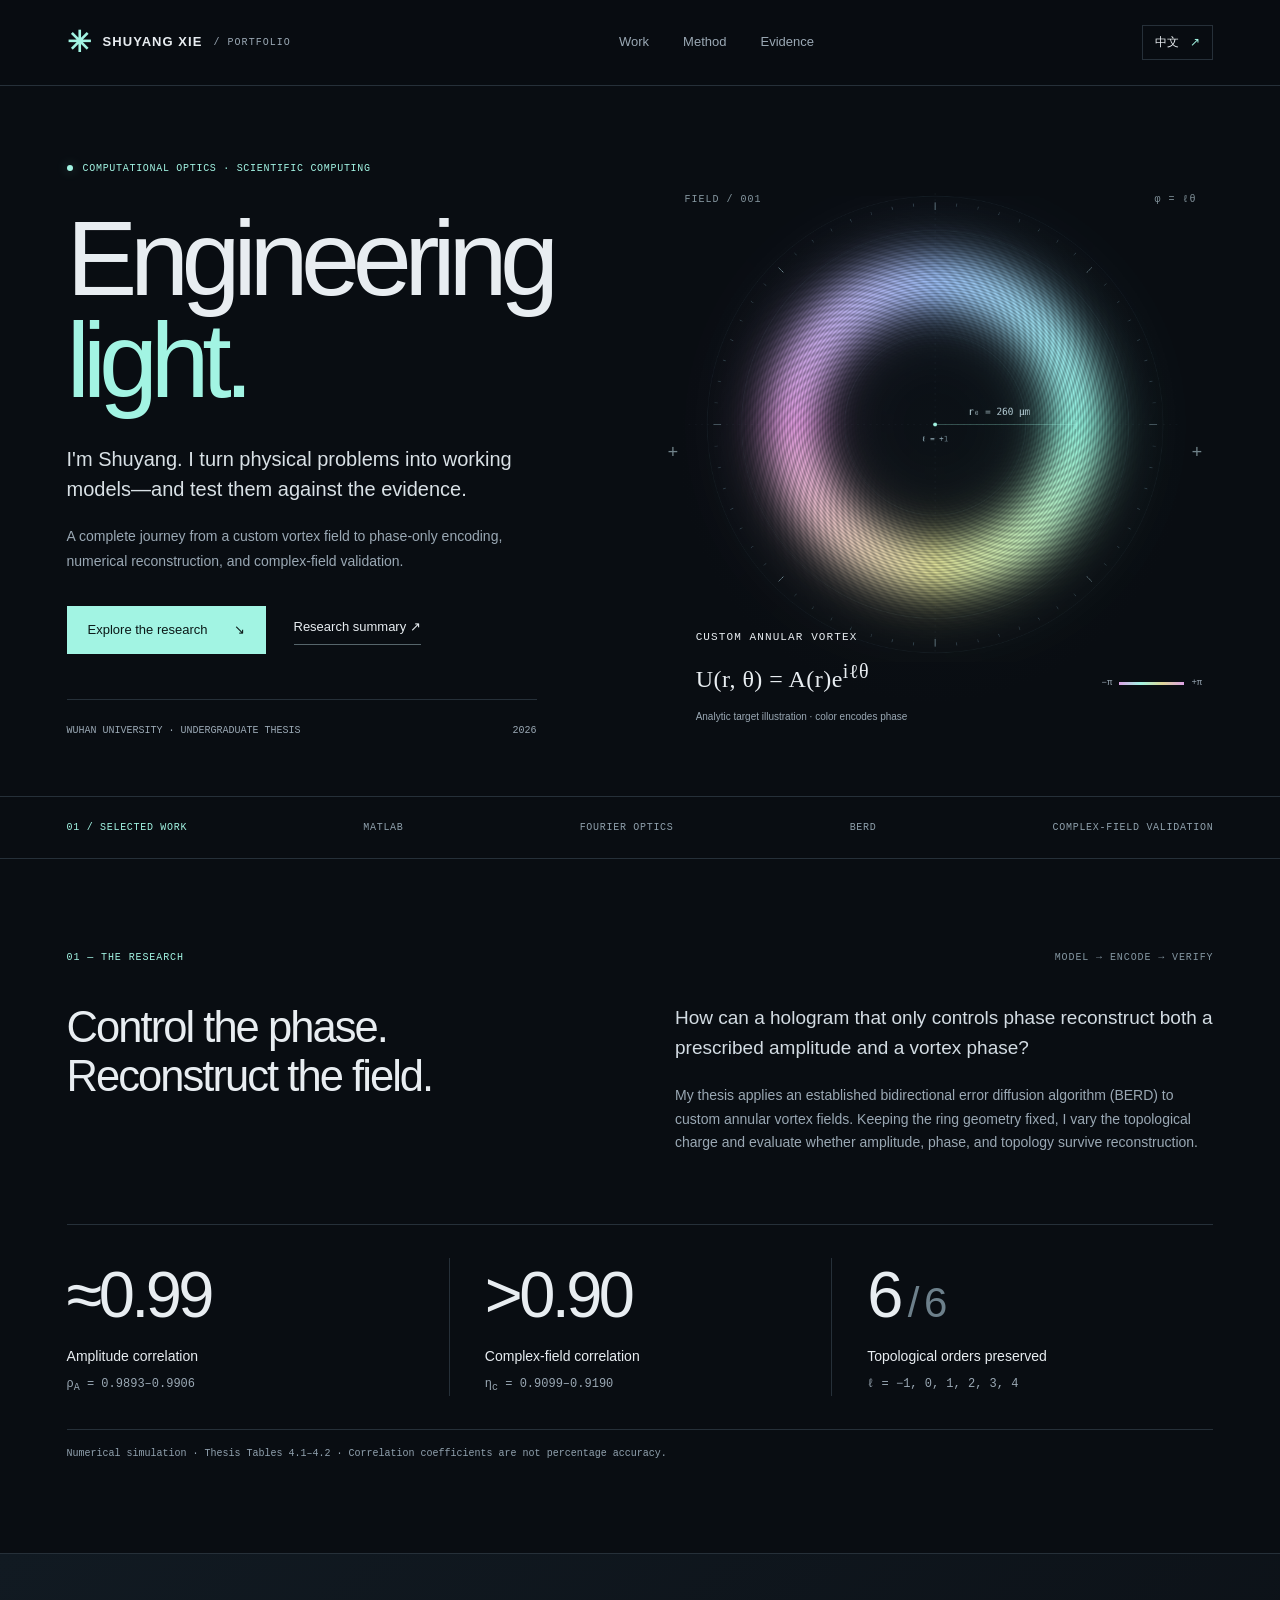
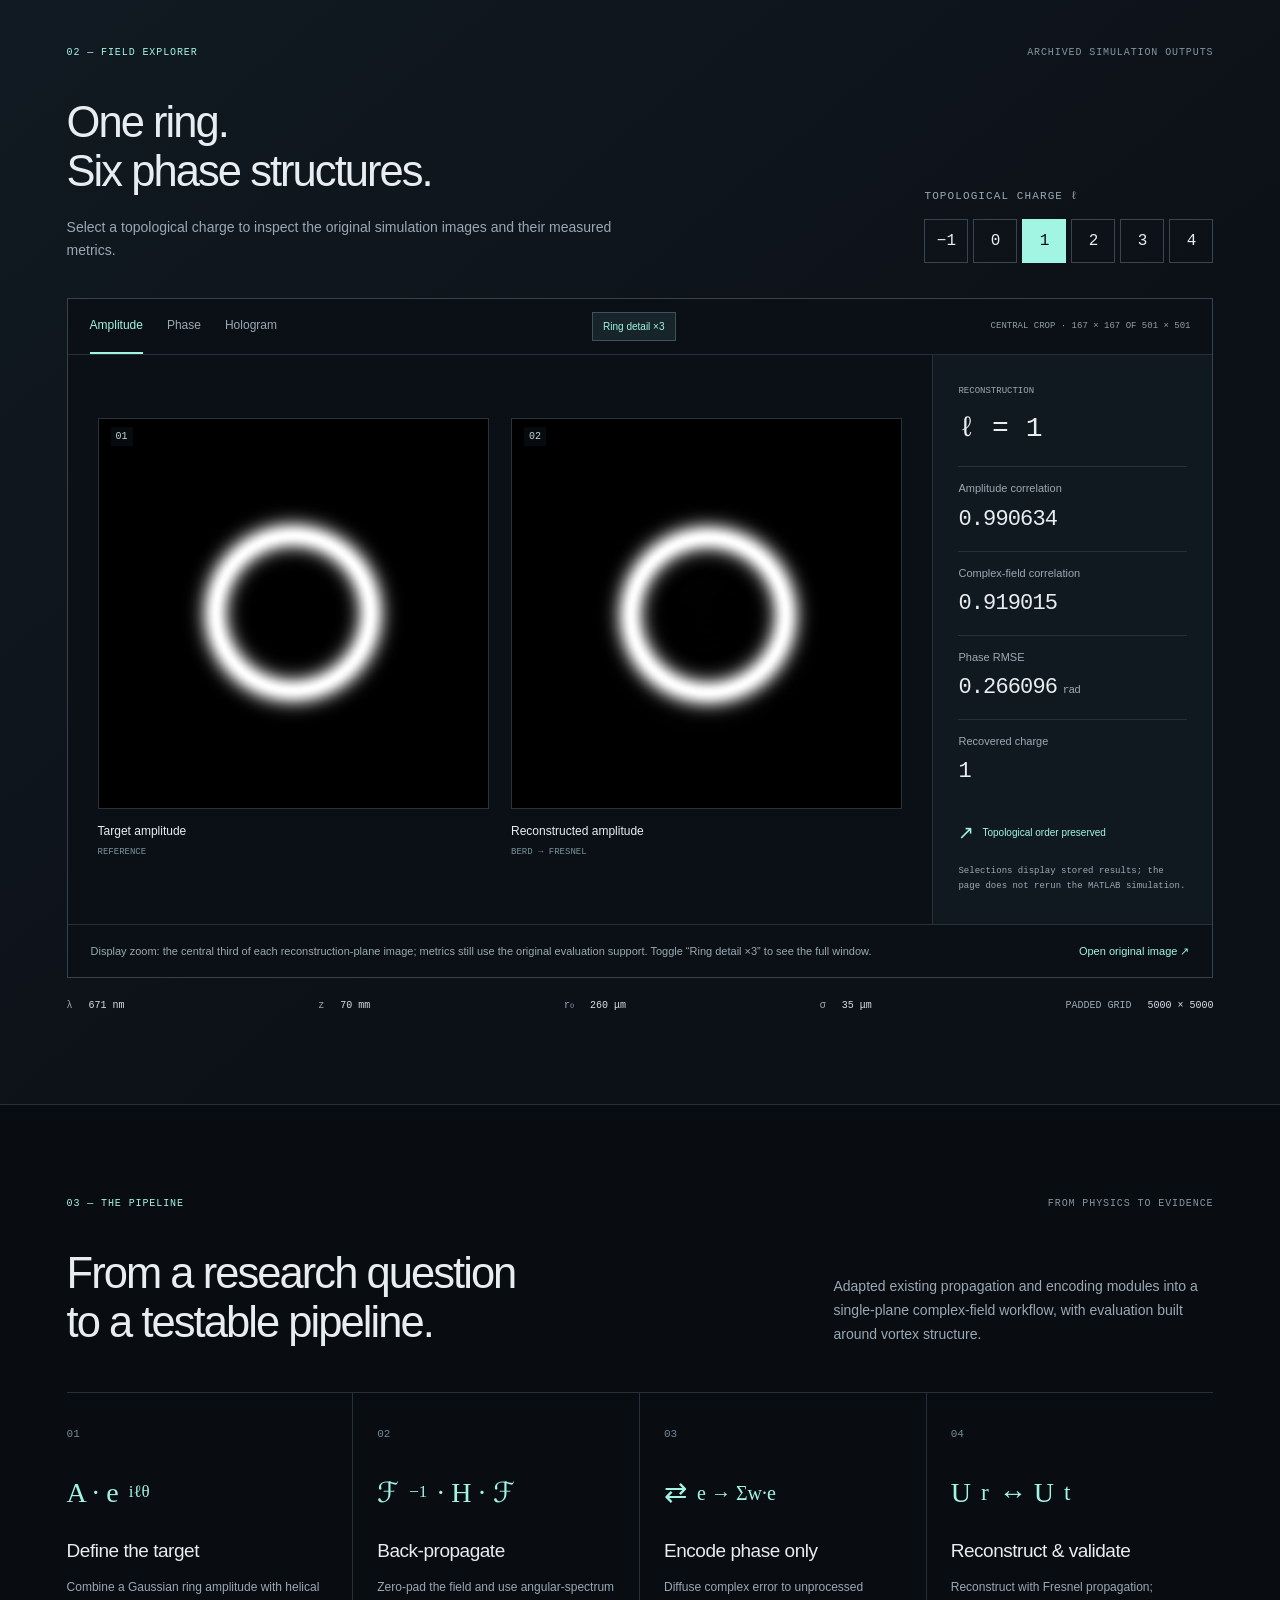
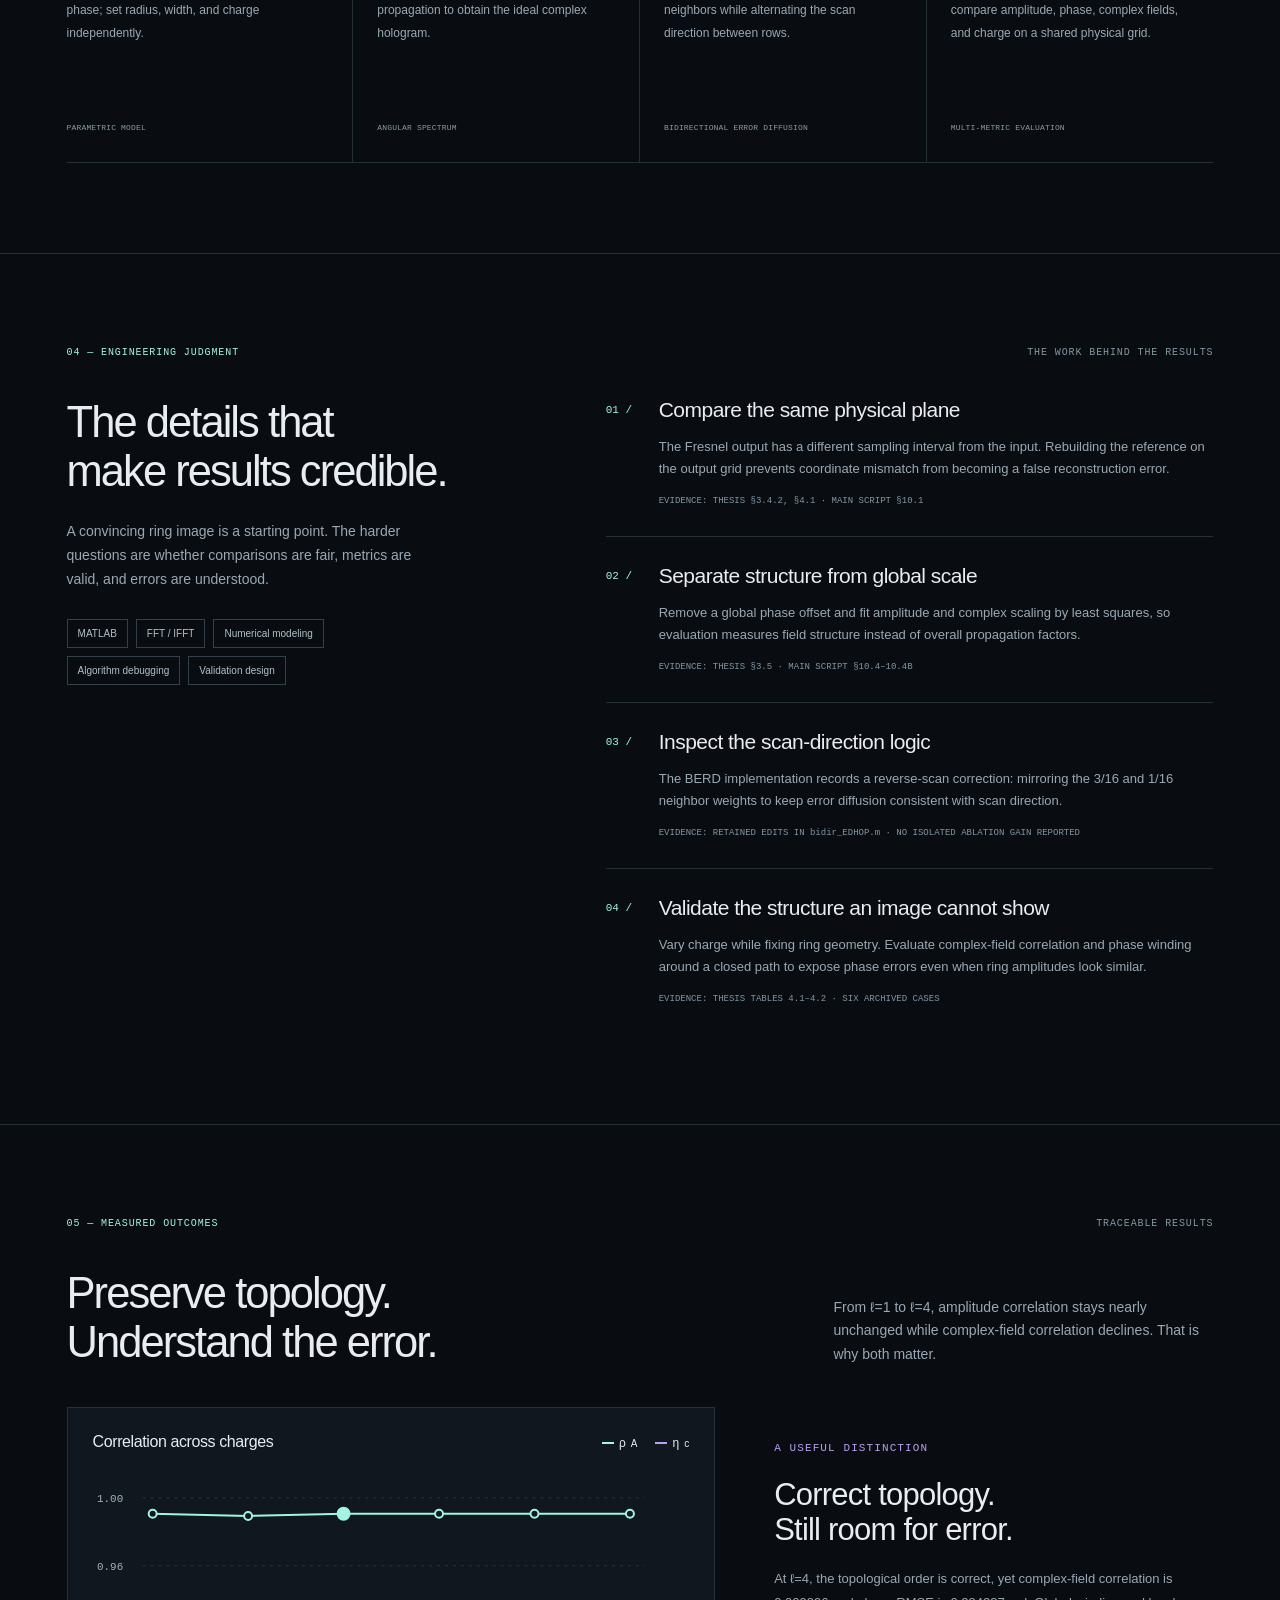
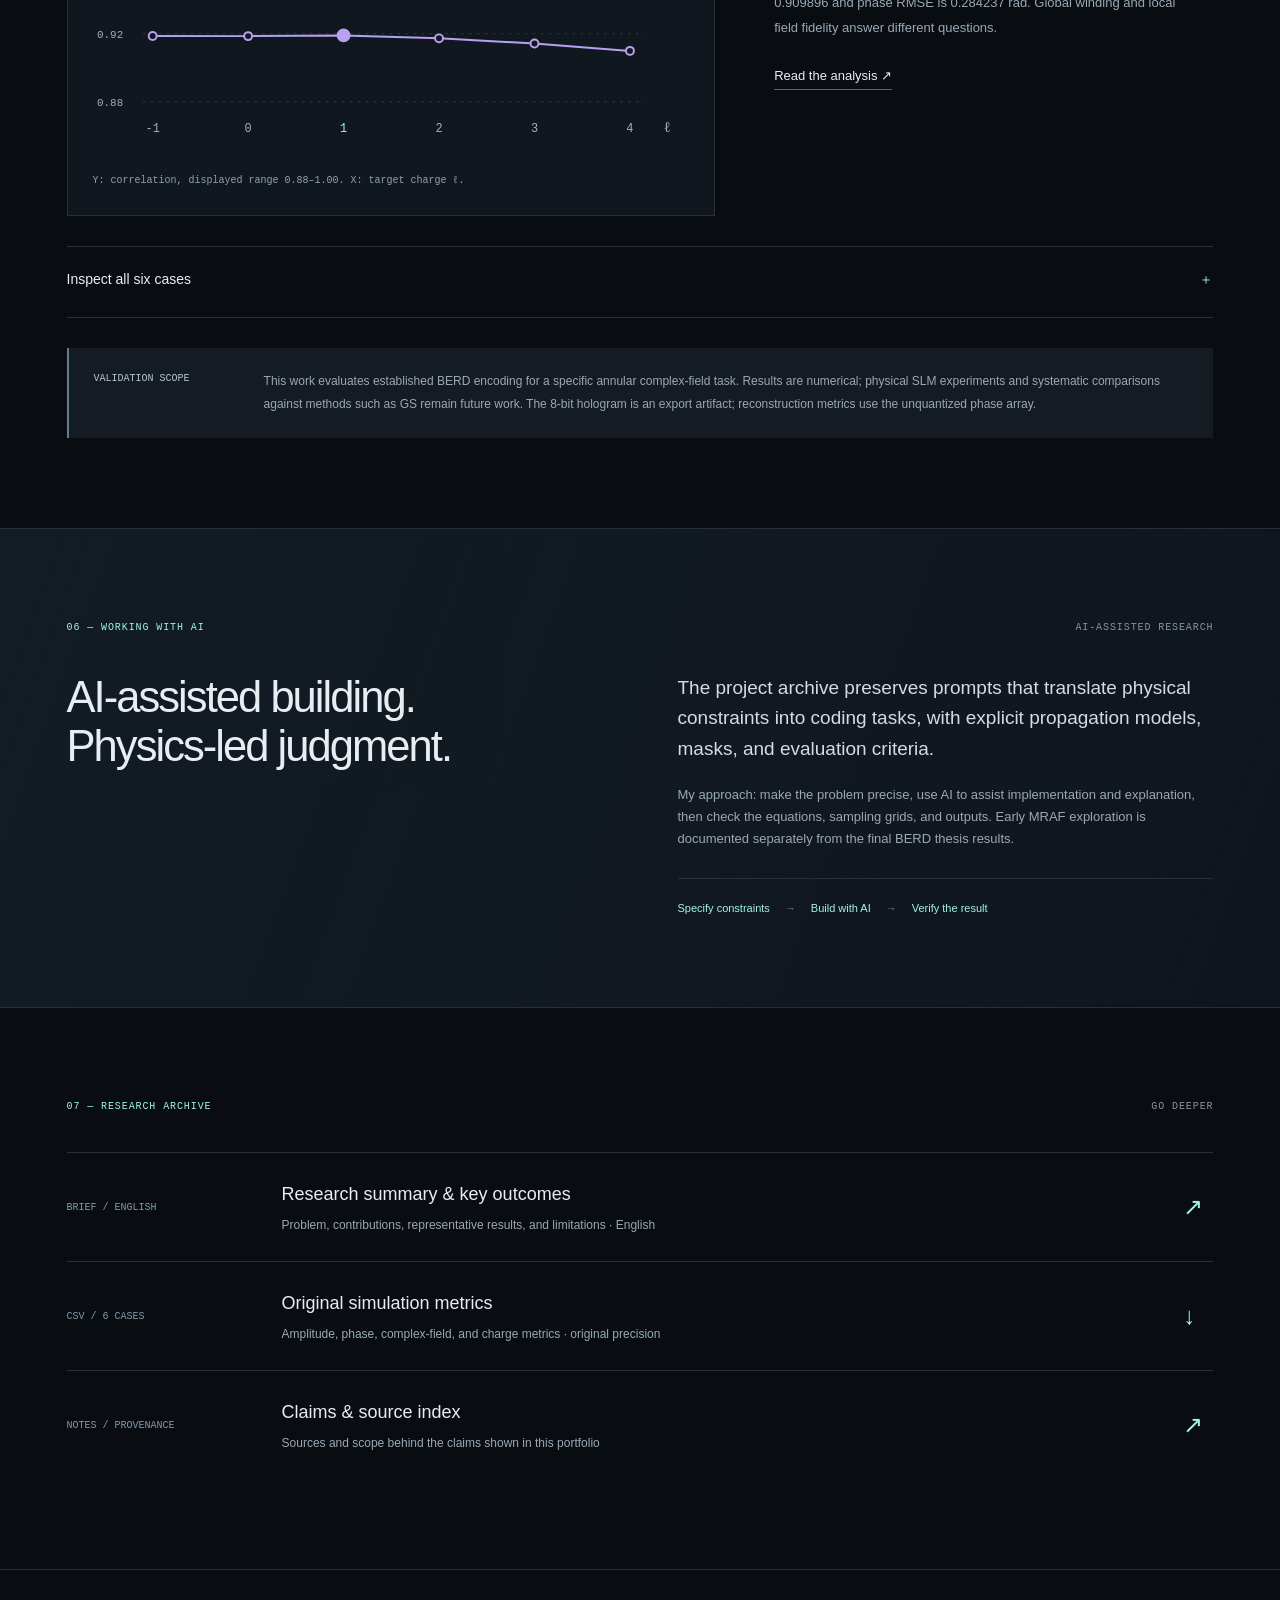
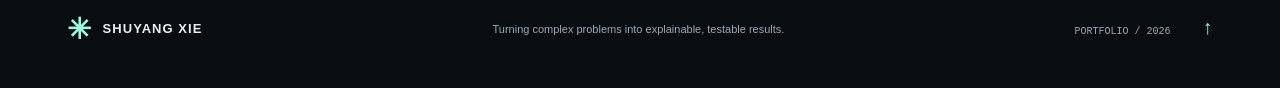
==== index.html @ 2173fcea "Publish computational optics portfolio" ====
<!DOCTYPE html>
<html lang="en">
<head>
  <meta charset="UTF-8"><meta name="viewport" content="width=device-width, initial-scale=1">
  <meta name="description" content="Shuyang Xie — computational optics portfolio. From complex-field modeling to phase-only holography and quantitative validation.">
  <meta name="theme-color" content="#090d12"><title>Shuyang Xie · Engineering Light</title>
  <link rel="stylesheet" href="style.css"><script src="app.js" defer></script>
</head>
<body>
<a class="skip" href="#main">Skip to content</a>
<header><a class="brand" href="#"><span class="brand-symbol" aria-hidden="true">✳</span> SHUYANG XIE<span class="brand-sub"> / PORTFOLIO</span></a><nav aria-label="Main navigation"><a href="#work" data-zh="研究项目">Work</a><a href="#method" data-zh="技术路径">Method</a><a href="#evidence" data-zh="成果证据">Evidence</a></nav><button id="language" class="language" aria-label="Switch to Chinese">中文 <span>↗</span></button></header>
<main id="main">
<section class="hero" aria-labelledby="hero-title">
  <div class="hero-copy"><div class="eyebrow"><i></i><span data-zh="计算光学 · 科学计算 · 工程验证">COMPUTATIONAL OPTICS · SCIENTIFIC COMPUTING</span></div>
  <h1 id="hero-title"><span data-zh="让光场">Engineering</span><br><span class="accent" data-zh="如期重现。">light.</span></h1>
  <p class="hero-intro" data-zh="我是解书扬。我把物理问题转化为可运行的模型，再用数据验证它。">I'm Shuyang. I turn physical problems into working models—and test them against the evidence.</p>
  <p class="hero-detail" data-zh="从一个定制涡旋光场出发，建立纯相位编码、数值重建与复振幅评价的完整流程。">A complete journey from a custom vortex field to phase-only encoding, numerical reconstruction, and complex-field validation.</p>
  <div class="hero-actions"><a class="button primary" href="#work"><span data-zh="探索这项研究">Explore the research</span><span>↘</span></a><a class="text-link" href="research-summary.html" target="_blank" rel="noopener"><span data-zh="研究摘要">Research summary</span> ↗</a></div>
  <div class="hero-meta"><span data-zh="武汉大学 · 本科毕业论文">WUHAN UNIVERSITY · UNDERGRADUATE THESIS</span><span>2026</span></div></div>
  <div class="hero-art"><canvas id="vortex" width="900" height="900" aria-label="Illustrative phase-colored Gaussian ring target, not an experimental measurement"></canvas><div class="art-top"><span>FIELD / 001</span><span>φ = ℓθ</span></div><div class="art-cross cross-one">+</div><div class="art-cross cross-two">+</div><div class="art-label"><span class="tiny" data-zh="定制环形涡旋光场">CUSTOM ANNULAR VORTEX</span><strong>U(r, θ) = A(r)e<sup>iℓθ</sup></strong><span data-zh="解析目标场示意 · 颜色表示相位">Analytic target illustration · color encodes phase</span></div><div class="art-scale">−π <span></span> +π</div></div>
</section>
<div class="discipline-strip"><span>01 / SELECTED WORK</span><span>MATLAB</span><span>FOURIER OPTICS</span><span>BERD</span><span data-zh="复场验证">COMPLEX-FIELD VALIDATION</span></div>

<section id="work" class="section">
  <div class="section-kicker"><span>01 — THE RESEARCH</span><span data-zh="建模 → 编码 → 验证">MODEL → ENCODE → VERIFY</span></div>
  <div class="intro-grid"><h2 data-zh="只控制相位。<br>重建完整光场。">Control the phase.<br>Reconstruct the field.</h2><div><p class="lead" data-zh="如何让只能调制相位的全息图，重建指定的振幅分布与涡旋相位？">How can a hologram that only controls phase reconstruct both a prescribed amplitude and a vortex phase?</p><p data-zh="我的毕业论文将已有的双向误差扩散算法（BERD）应用于定制环形涡旋光场。在固定光环形状的条件下，改变拓扑荷，考察振幅、相位和拓扑结构是否同时保持。">My thesis applies an established bidirectional error diffusion algorithm (BERD) to custom annular vortex fields. Keeping the ring geometry fixed, I vary the topological charge and evaluate whether amplitude, phase, and topology survive reconstruction.</p></div></div>
  <div class="metrics"><div><span class="metric-number">≈0.99</span><span data-zh="振幅相关系数">Amplitude correlation</span><small>ρ<sub>A</sub> = 0.9893–0.9906</small></div><div><span class="metric-number">&gt;0.90</span><span data-zh="复振幅相关性">Complex-field correlation</span><small>η<sub>c</sub> = 0.9099–0.9190</small></div><div><span class="metric-number">6<span class="dim"> / 6</span></span><span data-zh="拓扑阶数全部保持">Topological orders preserved</span><small>ℓ = −1, 0, 1, 2, 3, 4</small></div></div>
  <p class="source-note" data-zh="数值仿真结果 · 论文表 4.1–4.2 · 相关系数不等同于百分比准确率。">Numerical simulation · Thesis Tables 4.1–4.2 · Correlation coefficients are not percentage accuracy.</p>
</section>

<section class="section lab-section" id="lab">
  <div class="section-kicker"><span>02 — FIELD EXPLORER</span><span class="live-dot" data-zh="真实归档仿真输出">ARCHIVED SIMULATION OUTPUTS</span></div>
  <div class="section-heading"><div><h2 data-zh="同一个光环。<br>六种相位结构。">One ring.<br>Six phase structures.</h2><p data-zh="切换拓扑荷，查看原始仿真图和对应的定量结果。">Select a topological charge to inspect the original simulation images and their measured metrics.</p></div><div class="charge-controls"><span class="tiny" data-zh="拓扑荷 ℓ">TOPOLOGICAL CHARGE ℓ</span><div class="charge-buttons" role="group" aria-label="Topological charge"><button data-charge="-1" aria-pressed="false">−1</button><button data-charge="0" aria-pressed="false">0</button><button data-charge="1" aria-pressed="true" class="active">1</button><button data-charge="2" aria-pressed="false">2</button><button data-charge="3" aria-pressed="false">3</button><button data-charge="4" aria-pressed="false">4</button></div></div></div>
  <div class="lab"><div class="lab-toolbar"><div class="tabs" role="group" aria-label="Field view"><button data-view="amplitude" class="active" aria-pressed="true" data-zh="振幅">Amplitude</button><button data-view="phase" aria-pressed="false" data-zh="相位">Phase</button><button data-view="hologram" aria-pressed="false" data-zh="全息图">Hologram</button></div><button id="zoom" aria-pressed="true">Ring detail ×3</button><span id="view-scale">CENTRAL CROP · 167 × 167 OF 501 × 501</span></div>
  <div class="lab-body"><div class="field-pair"><figure><div class="image-stage"><img id="target-image" src="target_amplitude_eval_grid.png" alt="Target amplitude on the evaluation grid"><span class="image-corner">01</span></div><figcaption><span id="target-label">Target amplitude</span><small id="target-sub">REFERENCE</small></figcaption></figure><figure><div class="image-stage"><img id="result-image" src="recon_amplitude_l1.png" alt="Reconstructed amplitude for topological charge 1"><span class="image-corner">02</span></div><figcaption><span id="result-label">Reconstructed amplitude</span><small id="result-sub">BERD → FRESNEL</small></figcaption></figure></div><aside class="lab-readout" aria-live="polite"><div class="readout-title"><span data-zh="重建结果">RECONSTRUCTION</span><strong>ℓ = <span id="charge-value">1</span></strong></div><dl><div><dt data-zh="振幅相关系数">Amplitude correlation</dt><dd id="metric-rho">0.990634</dd></div><div><dt data-zh="复振幅相关性">Complex-field correlation</dt><dd id="metric-eta">0.919015</dd></div><div><dt data-zh="相位 RMSE">Phase RMSE</dt><dd><span id="metric-phase">0.266096</span><small> rad</small></dd></div><div><dt data-zh="重建拓扑荷">Recovered charge</dt><dd id="metric-charge">1</dd></div></dl><div class="match"><span>↗</span><span data-zh="拓扑阶数保持">Topological order preserved</span></div><p class="readout-foot" data-zh="切换展示已有计算结果；网页不重新运行 MATLAB 仿真。">Selections display stored results; the page does not rerun the MATLAB simulation.</p></aside></div>
  <div class="lab-foot"><p id="view-note"></p><a id="raw-image" href="recon_amplitude_l1.png" target="_blank" rel="noopener"><span data-zh="打开原始图像">Open original image</span> ↗</a></div></div>
  <div class="parameter-row"><span>λ <b>671 nm</b></span><span>z <b>70 mm</b></span><span>r₀ <b>260 μm</b></span><span>σ <b>35 μm</b></span><span data-zh="计算画布 <b>5000 × 5000</b>">PADDED GRID <b>5000 × 5000</b></span></div>
</section>

<section class="section" id="method"><div class="section-kicker"><span>03 — THE PIPELINE</span><span data-zh="从物理描述到数值证据">FROM PHYSICS TO EVIDENCE</span></div><div class="section-heading"><h2 data-zh="把研究问题，<br>变成可验证的流程。">From a research question<br>to a testable pipeline.</h2><p class="method-side" data-zh="将已有传播与编码模块改造成单平面复场流程，并围绕涡旋结构建立评价。">Adapted existing propagation and encoding modules into a single-plane complex-field workflow, with evaluation built around vortex structure.</p></div>
  <div class="pipeline"><article><span class="step-number">01</span><div class="step-glyph">A · e<sup>iℓθ</sup></div><h3 data-zh="定义目标场">Define the target</h3><p data-zh="高斯环振幅叠加螺旋相位，分别设置环半径、环宽与拓扑荷。">Combine a Gaussian ring amplitude with helical phase; set radius, width, and charge independently.</p><span class="step-tag">PARAMETRIC MODEL</span></article><article><span class="step-number">02</span><div class="step-glyph">ℱ<sup>−1</sup> · H · ℱ</div><h3 data-zh="反向传播">Back-propagate</h3><p data-zh="零填充后用角谱法回推，求得理想全息面复振幅。">Zero-pad the field and use angular-spectrum propagation to obtain the ideal complex hologram.</p><span class="step-tag">ANGULAR SPECTRUM</span></article><article><span class="step-number">03</span><div class="step-glyph">⇄ <span class="small-formula">e → Σw·e</span></div><h3 data-zh="纯相位编码">Encode phase only</h3><p data-zh="逐行蛇形扫描，把固定幅值约束产生的复数误差扩散至后续像素。">Diffuse complex error to unprocessed neighbors while alternating the scan direction between rows.</p><span class="step-tag">BIDIRECTIONAL ERROR DIFFUSION</span></article><article><span class="step-number">04</span><div class="step-glyph">U<sub>r</sub> ↔ U<sub>t</sub></div><h3 data-zh="重建与验证">Reconstruct & validate</h3><p data-zh="菲涅尔传播重建，在统一物理网格上评价振幅、相位、复振幅与拓扑荷。">Reconstruct with Fresnel propagation; compare amplitude, phase, complex fields, and charge on a shared physical grid.</p><span class="step-tag">MULTI-METRIC EVALUATION</span></article></div>
</section>

<section class="section engineering"><div class="section-kicker"><span>04 — ENGINEERING JUDGMENT</span><span data-zh="结果背后的技术能力">THE WORK BEHIND THE RESULTS</span></div><div class="engineering-grid"><div class="sticky-copy"><h2 data-zh="让结果可信，<br>需要处理细节。">The details that<br>make results credible.</h2><p data-zh="漂亮的光环只是起点。更关键的是：比较是否公平，指标是否正确，误差是否被解释。">A convincing ring image is a starting point. The harder questions are whether comparisons are fair, metrics are valid, and errors are understood.</p><div class="skill-tags"><span>MATLAB</span><span>FFT / IFFT</span><span data-zh="数值建模">Numerical modeling</span><span data-zh="算法调试">Algorithm debugging</span><span data-zh="验证设计">Validation design</span></div></div><div class="decisions"><article><span class="decision-no">01 /</span><div><h3 data-zh="比较同一个物理平面">Compare the same physical plane</h3><p data-zh="菲涅尔输出的采样间隔不同于输入网格。在输出网格上重新生成目标场，避免把坐标不一致误判为重建误差。">The Fresnel output has a different sampling interval from the input. Rebuilding the reference on the output grid prevents coordinate mismatch from becoming a false reconstruction error.</p><small data-zh="证据：论文 §3.4.2、§4.1；主脚本 §10.1">EVIDENCE: THESIS §3.4.2, §4.1 · MAIN SCRIPT §10.1</small></div></article><article><span class="decision-no">02 /</span><div><h3 data-zh="分离结构误差与整体尺度差异">Separate structure from global scale</h3><p data-zh="先移除全局常相位，再以最小二乘对齐振幅和复数尺度。指标因此聚焦光场结构，而不受传播公式整体系数干扰。">Remove a global phase offset and fit amplitude and complex scaling by least squares, so evaluation measures field structure instead of overall propagation factors.</p><small data-zh="证据：论文 §3.5；主脚本 §10.4–10.4B">EVIDENCE: THESIS §3.5 · MAIN SCRIPT §10.4–10.4B</small></div></article><article><span class="decision-no">03 /</span><div><h3 data-zh="检查算法的扫描方向">Inspect the scan-direction logic</h3><p data-zh="BERD 代码保留了反向扫描权重的修正：镜像调整 3/16 与 1/16 的分配，确保误差沿正确邻域传递。">The BERD implementation records a reverse-scan correction: mirroring the 3/16 and 1/16 neighbor weights to keep error diffusion consistent with scan direction.</p><small data-zh="证据：bidir_EDHOP.m 中保留的修改行；未记录独立消融增益">EVIDENCE: RETAINED EDITS IN bidir_EDHOP.m · NO ISOLATED ABLATION GAIN REPORTED</small></div></article><article><span class="decision-no">04 /</span><div><h3 data-zh="让验证覆盖看不见的结构">Validate the structure an image cannot show</h3><p data-zh="把拓扑荷作为唯一变化量，同时评估复场相关性和闭合路径相位绕转。即使光环看起来相似，也能识别高阶相位误差。">Vary charge while fixing ring geometry. Evaluate complex-field correlation and phase winding around a closed path to expose phase errors even when ring amplitudes look similar.</p><small data-zh="证据：论文表 4.1–4.2；六组归档结果">EVIDENCE: THESIS TABLES 4.1–4.2 · SIX ARCHIVED CASES</small></div></article></div></div></section>

<section class="section results" id="evidence"><div class="section-kicker"><span>05 — MEASURED OUTCOMES</span><span data-zh="可追溯的结果">TRACEABLE RESULTS</span></div><div class="section-heading"><h2 data-zh="保留拓扑。<br>理解误差。">Preserve topology.<br>Understand the error.</h2><p class="method-side" data-zh="从 ℓ=1 到 ℓ=4，振幅相关性基本不变，而复场相关性下降。这正是联合评价的价值。">From ℓ=1 to ℓ=4, amplitude correlation stays nearly unchanged while complex-field correlation declines. That is why both matter.</p></div>
<div class="results-grid"><div class="chart-box"><div class="chart-top"><h3 data-zh="随拓扑荷变化的相关性">Correlation across charges</h3><div class="legend"><span><i></i>ρ<sub>A</sub></span><span><i></i>η<sub>c</sub></span></div></div><svg id="correlation-chart" viewBox="0 0 600 290" role="img" aria-label="Amplitude correlation remains near 0.99 for six cases; complex-field correlation ranges from 0.9099 to 0.9190"></svg><p class="source-note" data-zh="纵轴：相关系数，显示范围 0.88–1.00；横轴：目标拓扑荷 ℓ。">Y: correlation, displayed range 0.88–1.00. X: target charge ℓ.</p></div><div class="result-insight"><span class="tiny">A USEFUL DISTINCTION</span><h3 data-zh="拓扑正确，<br>不代表局部无误差。">Correct topology.<br>Still room for error.</h3><p data-zh="ℓ=4 的拓扑阶数正确，但复场相关性为 0.909896，相位 RMSE 为 0.284237 rad。整体绕转保持与局部场保真度，是不同层面的判断。">At ℓ=4, the topological order is correct, yet complex-field correlation is 0.909896 and phase RMSE is 0.284237 rad. Global winding and local field fidelity answer different questions.</p><a href="research-summary.html" target="_blank" rel="noopener" class="text-link"><span data-zh="查看研究分析">Read the analysis</span> ↗</a></div></div>
<details class="data-details"><summary><span data-zh="查看六组完整指标">Inspect all six cases</span><span>＋</span></summary><div class="table-scroll"><table><caption data-zh="论文与 CSV 中的仿真结果（数值按显示精度取舍）">Simulation results from thesis and CSV (rounded for display)</caption><thead><tr><th>ℓ</th><th>ρ<sub>A</sub></th><th>NRMSE<sub>A</sub></th><th>RMSE<sub>φ</sub> / rad</th><th>η<sub>c</sub></th><th>ε<sub>c</sub></th><th>η<sub>support</sub></th><th>ℓ<sub>rec</sub></th></tr></thead><tbody id="metrics-table"></tbody></table></div><p class="source-note" data-zh="ηsupport 是 501×501 评价窗口内的目标区域能量占比，不是器件衍射效率。ℓrec 按整数阶数显示；ℓ=0 的原始数值约为 5.45×10⁻¹⁸。">ηsupport is the target-region energy fraction within the 501×501 evaluation window, not device diffraction efficiency. Recovered charge is shown as integer order; the raw ℓ=0 result is approximately 5.45×10⁻¹⁸.</p></details>
<div class="scope-note"><span data-zh="验证范围">VALIDATION SCOPE</span><p data-zh="这项工作验证了既有 BERD 方法在特定环形复场任务中的适用性。结果来自数值仿真；尚未进行真实 SLM 光路实验，也未完成与 GS 等方法的系统基线比较。8 位全息图是导出产物，重建指标由未量化的相位阵列计算。">This work evaluates established BERD encoding for a specific annular complex-field task. Results are numerical; physical SLM experiments and systematic comparisons against methods such as GS remain future work. The 8-bit hologram is an export artifact; reconstruction metrics use the unquantized phase array.</p></div>
</section>

<section class="section practice"><div class="section-kicker"><span>06 — WORKING WITH AI</span><span data-zh="AI 辅助研究">AI-ASSISTED RESEARCH</span></div><div class="practice-grid"><h2 data-zh="用 AI 推进实现。<br>用物理与证据把关。">AI-assisted building.<br>Physics-led judgment.</h2><div><p class="lead" data-zh="项目文件保留了从物理约束到代码任务的提示词，以及对传播、掩膜、评价指标的逐步拆解。">The project archive preserves prompts that translate physical constraints into coding tasks, with explicit propagation models, masks, and evaluation criteria.</p><p data-zh="我的工作方式：把问题拆清楚，让 AI 协助搭建与解释实现，再回到公式、采样网格和数值结果检查。早期 MRAF 探索与最终 BERD 论文路线分别保留，不把探索目标当成已实现成果。">My approach: make the problem precise, use AI to assist implementation and explanation, then check the equations, sampling grids, and outputs. Early MRAF exploration is documented separately from the final BERD thesis results.</p><div class="practice-loop"><span data-zh="明确约束">Specify constraints</span><b>→</b><span data-zh="辅助实现">Build with AI</span><b>→</b><span data-zh="独立检查">Verify the result</span></div></div></div></section>

<section class="section resources"><div class="section-kicker"><span>07 — RESEARCH ARCHIVE</span><span data-zh="继续深入">GO DEEPER</span></div><div class="resource-list"><a href="research-summary.html" target="_blank" rel="noopener"><span class="resource-type">BRIEF / ENGLISH</span><span><strong data-zh="英文研究摘要与关键成果">Research summary & key outcomes</strong><small data-zh="研究问题、具体贡献与代表性结果 · 英文">Problem, contributions, representative results, and limitations · English</small></span><b>↗</b></a><a href="metrics.csv" download><span class="resource-type">CSV / 6 CASES</span><span><strong data-zh="原始仿真指标表">Original simulation metrics</strong><small data-zh="振幅、相位、复振幅与拓扑荷 · 原始精度">Amplitude, phase, complex-field, and charge metrics · original precision</small></span><b>↓</b></a><a href="evidence.html" target="_blank" rel="noopener"><span class="resource-type">NOTES / PROVENANCE</span><span><strong data-zh="成果与来源索引">Claims & source index</strong><small data-zh="展示内容的依据与适用范围">Sources and scope behind the claims shown in this portfolio</small></span><b>↗</b></a></div></section>
</main>
<footer><a class="brand" href="#"><span class="brand-symbol">✳</span> SHUYANG XIE</a><p data-zh="把复杂问题，变成可解释、可检验的结果。">Turning complex problems into explainable, testable results.</p><span>PORTFOLIO / 2026 <a href="#" aria-label="Back to top">↑</a></span></footer>
</body></html>
---- style.css ----
@charset "UTF-8";
:root{--bg:#090d12;--surface:#10171e;--line:#263039;--text:#e8edf1;--muted:#9aa8b4;--cyan:#a2f4e3;--violet:#b8a1ef;--mono:Consolas,"Courier New",monospace;--sans:"Segoe UI",Arial,"Microsoft YaHei",sans-serif}
*{box-sizing:border-box}html{scroll-behavior:smooth;scroll-padding-top:96px}body{margin:0;background:var(--bg);color:var(--text);font-family:var(--sans);font-size:16px;line-height:1.7}::selection{background:#a2f4e3;color:#09100e}a{color:inherit;text-decoration:none}button{font:inherit;color:inherit;cursor:pointer}button,a{ -webkit-tap-highlight-color:transparent}button:focus-visible,a:focus-visible,summary:focus-visible{outline:2px solid var(--cyan);outline-offset:6px}p{color:var(--muted);margin:0 0 20px}h1,h2,h3{font-weight:500;line-height:1.12;margin:0;letter-spacing:-.045em}h2{font-size:clamp(32px,3.4vw,51px)}h3{font-size:23px;letter-spacing:-.025em}small{font-size:12px}.tiny,.eyebrow,.section-kicker,.step-tag,.hero-meta,.art-top,.resource-type,.source-note,.parameter-row,.discipline-strip,.readout-title,.readout-foot,figcaption small,.lab-toolbar>span{font-family:var(--mono)}.tiny{font-size:11px;letter-spacing:.1em}.skip{position:fixed;top:-60px;background:var(--cyan);color:var(--bg);padding:10px;z-index:50}.skip:focus{top:0}header{height:86px;padding:0 5.2%;display:flex;align-items:center;justify-content:space-between;border-bottom:1px solid var(--line);background:#090d12ed;position:sticky;top:0;z-index:20;backdrop-filter:blur(16px)}.brand{font-size:13px;font-weight:600;letter-spacing:.08em;display:flex;align-items:center;gap:11px}.brand-symbol{font-size:29px;color:var(--cyan);line-height:1}.brand-sub{font-family:var(--mono);font-size:10px;font-weight:400;color:var(--muted)}nav{display:flex;gap:34px;font-size:13px;color:var(--muted)}nav a:hover{color:var(--cyan)}.language{background:none;border:1px solid var(--line);padding:6px 12px;font-size:12px}.language span{color:var(--cyan);margin-left:8px}.hero{max-width:1600px;margin:auto;padding:65px 5.2% 48px;min-height:710px;display:grid;grid-template-columns:1.02fr 1fr;align-items:center;gap:10px;overflow:hidden}.eyebrow{font-size:10px;letter-spacing:.07em;display:flex;gap:10px;align-items:center;color:var(--cyan);margin-bottom:31px}.eyebrow i{width:6px;height:6px;background:var(--cyan);border-radius:50%;box-shadow:0 0 12px #a2f4e355}h1{font-size:clamp(74px,8.3vw,126px);letter-spacing:-.07em;line-height:.96;margin-bottom:32px}.accent{color:var(--cyan)}.hero-intro{font-size:20px;max-width:490px;line-height:1.5;color:#d9e1e6}.hero-detail{font-size:14px;max-width:440px;line-height:1.8}.hero-actions{display:flex;align-items:center;gap:28px;margin-top:32px}.button{display:inline-flex;align-items:center;justify-content:space-between;gap:26px;padding:12px 20px;font-size:13px;border:1px solid var(--cyan)}.primary{background:var(--cyan);color:#0b1918}.primary:hover{background:#c6fff3}.text-link{font-size:13px;border-bottom:1px solid #56656b;padding-bottom:6px}.text-link:hover{color:var(--cyan)}.hero-meta{border-top:1px solid var(--line);padding-top:22px;margin-top:45px;display:flex;justify-content:space-between;max-width:470px;color:var(--muted);font-size:10px}.hero-art{position:relative;width:100%;aspect-ratio:1;min-width:0;background:radial-gradient(ellipse at center,#18242b33,transparent 64%)}#vortex{width:100%;height:100%;display:block}.art-top{position:absolute;left:6%;right:3%;top:4%;display:flex;justify-content:space-between;color:#85969f;font-size:10px;letter-spacing:.1em}.art-cross{position:absolute;font-family:var(--mono);color:#71838a;font-size:18px}.cross-one{left:3%;top:48%}.cross-two{right:2%;top:48%}.art-label{position:absolute;left:8%;bottom:1%;display:flex;flex-direction:column;gap:8px}.art-label strong{font-family:Georgia,serif;font-size:24px;font-weight:400;letter-spacing:.02em}.art-label>span:last-child{font-size:10px;color:#9aa8b4}.art-scale{position:absolute;right:2%;bottom:7%;font-family:var(--mono);font-size:9px;display:flex;align-items:center;gap:7px;color:var(--muted)}.art-scale span{width:65px;height:3px;background:linear-gradient(90deg,#dca1e5,#a2f4e3,#ded698,#dca1e5)}.discipline-strip{display:flex;justify-content:space-between;align-items:center;gap:20px;padding:22px 5.2%;border-top:1px solid var(--line);border-bottom:1px solid var(--line);color:#8fa0ac;font-size:10px;letter-spacing:.07em}.discipline-strip span:first-child{color:var(--cyan)}.section{padding:90px 5.2%;max-width:1600px;margin:auto;border-bottom:1px solid var(--line)}.section-kicker{display:flex;justify-content:space-between;gap:20px;color:var(--cyan);font-size:10px;letter-spacing:.09em;margin-bottom:37px}.section-kicker>span:last-child{color:#8496a1}.intro-grid{display:grid;grid-template-columns:1fr 1fr;gap:70px}.intro-grid p{font-size:14px}.lead{font-size:19px!important;color:#d3dce3;line-height:1.6}.metrics{display:grid;grid-template-columns:1fr 1fr 1fr;margin-top:49px;border-top:1px solid var(--line);border-bottom:1px solid var(--line);padding:33px 0}.metrics>div{display:flex;flex-direction:column;padding-left:35px;border-left:1px solid var(--line)}.metrics>div:first-child{padding-left:0;border-left:0}.metric-number{font-size:65px;line-height:1.15;letter-spacing:-.055em;font-weight:300}.metric-number .dim{font-size:42px;color:#6d808b}.metrics>div>span:nth-child(2){font-size:14px;margin:12px 0 5px}.metrics small{font-family:var(--mono);color:var(--muted)}.source-note{font-size:10px;line-height:1.8;margin:15px 0 0;color:#91a2af}.lab-section{background:linear-gradient(140deg,#111a22,#0c1117 60%)}.section-heading{display:flex;justify-content:space-between;align-items:flex-end;gap:35px;margin-bottom:35px}.section-heading p{max-width:560px;font-size:14px;margin-top:20px;margin-bottom:0}.charge-controls{min-width:280px}.charge-controls>.tiny{color:var(--muted)}.charge-buttons{display:flex;margin-top:12px;gap:5px}.charge-buttons button{width:44px;height:44px;background:none;border:1px solid #394651;font-family:var(--mono);font-size:16px}.charge-buttons button:hover{border-color:var(--cyan)}.charge-buttons button.active{background:var(--cyan);border-color:var(--cyan);color:var(--bg)}.lab{border:1px solid #36434e;background:#0a1015}.lab-toolbar{display:flex;justify-content:space-between;align-items:center;border-bottom:1px solid var(--line);padding:0 22px;gap:20px}.lab-toolbar>span{font-size:9px;color:#8f9eaa}.tabs{display:flex;gap:24px}.tabs button{background:none;border:0;border-bottom:2px solid transparent;padding:16px 0;font-size:12px;color:var(--muted)}.tabs button.active{color:var(--cyan);border-bottom-color:var(--cyan)}.lab-body{display:grid;grid-template-columns:1fr 280px}.field-pair{display:grid;grid-template-columns:1fr 1fr;gap:22px;padding:30px;align-content:center}figure{margin:0;min-width:0}.image-stage{aspect-ratio:1;position:relative;overflow:hidden;background:#000;border:1px solid #28333a;display:flex;align-items:center;justify-content:center}.image-stage img{display:block;width:100%;height:100%;object-fit:contain;transition:opacity .15s}.image-corner{position:absolute;left:12px;top:8px;font-family:var(--mono);font-size:10px;color:#c8d3d8;background:#081014b3;padding:1px 5px}figcaption{margin-top:12px;font-size:12px;display:flex;flex-direction:column;gap:3px}figcaption small{font-size:9px;color:#7d939e}.lab-readout{padding:29px 25px;border-left:1px solid var(--line);background:#111920}.readout-title{font-size:9px;color:var(--muted)}.readout-title strong{display:block;font-size:28px;font-weight:400;color:var(--text);margin-top:6px}dl{margin:14px 0}dl>div{padding:12px 0;border-top:1px solid var(--line)}dt{font-size:11px;color:var(--muted)}dd{font-size:22px;font-family:var(--mono);margin:3px 0 0;letter-spacing:-.04em}dd small{font-size:11px;color:var(--muted)}.match{font-size:10px;color:var(--cyan);display:flex;align-items:center;gap:8px}.match>span:first-child{font-size:19px}.readout-foot{font-size:9px;line-height:1.7;margin:15px 0 0}.lab-foot{display:flex;gap:25px;justify-content:space-between;padding:17px 23px;border-top:1px solid var(--line);align-items:center}.lab-foot p{font-size:11px;line-height:1.7;margin:0;max-width:790px}.lab-foot a{font-size:11px;white-space:nowrap;color:var(--cyan)}.parameter-row{display:flex;justify-content:space-between;gap:20px;margin-top:19px;font-size:10px;color:var(--muted)}.parameter-row b{color:#d5dfe5;font-weight:400;margin-left:10px}.method-side{max-width:380px!important}.pipeline{display:grid;grid-template-columns:repeat(4,1fr);border-top:1px solid var(--line);border-bottom:1px solid var(--line);margin-top:45px}.pipeline article{position:relative;padding:25px 24px 24px;border-right:1px solid var(--line)}.pipeline article:first-child{padding-left:0}.pipeline article:last-child{border-right:0}.step-number{font-family:var(--mono);font-size:11px;color:#738996}.step-glyph{height:95px;display:flex;align-items:center;gap:10px;font-size:28px;font-family:Georgia,serif;color:var(--cyan)}.step-glyph sup{font-size:17px}.small-formula{font-size:20px}.pipeline h3{font-size:19px;letter-spacing:-.025em}.pipeline p{font-size:12px;line-height:1.9;margin-top:15px;min-height:115px}.step-tag{font-size:8px;color:#879ca8;letter-spacing:.02em}.engineering-grid{display:grid;grid-template-columns:.85fr 1.15fr;gap:90px}.sticky-copy>p{font-size:14px;margin-top:24px;max-width:360px}.skill-tags{display:flex;flex-wrap:wrap;gap:8px;max-width:330px;margin-top:28px}.skill-tags span{font-size:10px;border:1px solid #34414a;color:#b0c0c9;padding:5px 10px}.decisions article{display:flex;gap:20px;padding:27px 0;border-top:1px solid var(--line)}.decisions article:first-child{padding-top:0;border:0}.decision-no{font-family:var(--mono);color:var(--cyan);font-size:11px;min-width:33px;padding-top:3px}.decisions h3{font-size:21px}.decisions p{font-size:13px;margin:14px 0}.decisions small{font-family:var(--mono);font-size:9px;color:#8196a3;display:block}.results-grid{display:grid;grid-template-columns:1.4fr 1fr;gap:35px;margin:40px 0 30px}.chart-box{border:1px solid var(--line);background:#10171e;padding:25px}.chart-top{display:flex;justify-content:space-between;gap:10px}.chart-top h3{font-size:16px}.legend{display:flex;gap:18px;font-size:12px}.legend>span{display:flex;align-items:center;gap:5px}.legend i{width:12px;height:2px;background:var(--cyan);display:inline-block}.legend span:last-child i{background:var(--violet)}#correlation-chart{display:block;width:100%;margin-top:15px}.result-insight{padding:25px 24px}.result-insight .tiny{color:var(--violet)}.result-insight h3{font-size:31px;margin:19px 0}.result-insight p{font-size:13px;line-height:1.9}.data-details{border-top:1px solid var(--line);border-bottom:1px solid var(--line);padding:0 0 5px}.data-details summary{cursor:pointer;display:flex;justify-content:space-between;padding:21px 0;font-size:14px;list-style:none}.data-details summary::-webkit-details-marker{display:none}.data-details summary>span:last-child{color:var(--cyan)}.table-scroll{overflow-x:auto}table{border-collapse:collapse;width:100%;font-family:var(--mono);font-size:11px;white-space:nowrap}caption{text-align:left;color:var(--muted);font-size:11px;padding:0 0 15px}th,td{text-align:left;padding:13px 12px;border-bottom:1px solid var(--line)}th{color:#a6b7c3;font-weight:400}td:first-child{color:var(--cyan)}.data-details>.source-note{padding-bottom:17px}.scope-note{display:grid;grid-template-columns:145px 1fr;gap:25px;margin-top:30px;padding:22px 25px;background:#141b23;border-left:2px solid #617c8d}.scope-note>span{font-family:var(--mono);font-size:10px;color:#b4c6d0}.scope-note p{font-size:12px;margin:0;line-height:1.9}.practice{background:linear-gradient(110deg,#121c24,#10151d)}.practice-grid{display:grid;grid-template-columns:1fr 1fr;gap:75px}.practice-grid p{font-size:13px}.practice-loop{display:flex;gap:15px;border-top:1px solid var(--line);padding-top:20px;margin-top:27px;font-size:11px;color:var(--cyan)}.practice-loop b{font-weight:400;color:#69818c}.resource-list>a{display:grid;grid-template-columns:190px 1fr 30px;gap:25px;align-items:center;padding:26px 0;border-top:1px solid var(--line)}.resource-list>a:hover strong{color:var(--cyan)}.resource-type{font-size:10px;color:#8299a8}.resource-list strong{font-size:18px;font-weight:400;display:block}.resource-list small{font-size:12px;color:var(--muted);display:block;margin-top:5px}.resource-list b{color:var(--cyan);font-size:24px;font-weight:400}footer{padding:42px 5.2%;display:flex;justify-content:space-between;align-items:center;gap:25px}footer p{font-size:11px;margin:0}footer>span{font-family:var(--mono);font-size:10px;color:var(--muted)}footer>span a{margin-left:25px;color:var(--cyan);font-size:20px}html[lang=zh-CN] h1{font-size:clamp(66px,7.3vw,108px);line-height:1.13;letter-spacing:-.05em}html[lang=zh-CN] h2{line-height:1.3;font-size:clamp(31px,3.1vw,46px)}html[lang=zh-CN] p{line-height:1.9}
@media(min-width:1500px){header,.discipline-strip,footer{padding-left:max(5.2%,calc((100% - 1434px)/2));padding-right:max(5.2%,calc((100% - 1434px)/2))}}
@media(max-width:1050px){.hero{min-height:620px;gap:0}h1{font-size:80px}.hero-art{transform:scale(1.05)}.hero-intro{font-size:18px}.hero-meta{font-size:8px}.art-scale{display:none}.lab-body{grid-template-columns:1fr 240px}.field-pair{padding:20px;gap:14px}.lab-readout{padding:20px}.engineering-grid{gap:40px}.section{padding-top:70px;padding-bottom:70px}.pipeline article{padding-left:17px;padding-right:17px}.pipeline h3{font-size:17px}.pipeline p{min-height:150px}.practice-grid{gap:40px}.brand-sub{display:none}.results-grid{gap:15px}.result-insight{padding:20px 10px}}
@media(max-width:760px){header{height:68px;padding:0 6%}.brand{font-size:11px;gap:7px}.brand-symbol{font-size:25px}nav{gap:16px;font-size:11px}nav a:nth-child(2){display:none}.language{font-size:11px;padding:4px 8px}.language span{display:none}.hero{display:flex;flex-direction:column;padding:42px 6% 28px;gap:23px;align-items:stretch;min-height:0}.hero-copy{position:relative;z-index:1}.eyebrow{font-size:8px;margin-bottom:27px}h1{font-size:clamp(72px,14vw,100px)}.hero-intro{font-size:18px}.hero-detail{font-size:13px}.hero-actions{gap:22px;margin-top:25px}.hero-meta{margin-top:30px;font-size:8px}.hero-art{max-width:480px;align-self:center;transform:none;margin-top:-5px}.art-top{top:1%}.art-label{bottom:0}.art-label strong{font-size:21px}.art-label>span:last-child{font-size:9px}.discipline-strip{padding:18px 6%;flex-wrap:wrap;justify-content:flex-start;column-gap:23px;row-gap:10px;font-size:8px}.discipline-strip>span:first-child{width:100%}.section{padding:55px 6%}.section-kicker{margin-bottom:28px;font-size:8px;line-height:1.5}.section-kicker>span:last-child{max-width:45%;text-align:right}.intro-grid,.engineering-grid,.practice-grid{grid-template-columns:1fr;gap:27px}.intro-grid .lead{font-size:17px!important}.intro-grid p{font-size:13px}.metrics{margin-top:20px;padding:25px 0;gap:12px}.metrics>div{padding-left:13px}.metric-number{font-size:37px}.metric-number .dim{font-size:24px}.metrics>div>span:nth-child(2){font-size:10px;line-height:1.5;min-height:30px}.metrics small{font-size:8px}.source-note{font-size:9px}.section-heading{display:block}.section-heading p{font-size:13px}.charge-controls{margin-top:28px}.charge-buttons button{width:44px;height:42px}.lab-toolbar{padding:0 15px;display:block}.lab-toolbar>span{display:block;padding-bottom:12px;font-size:8px}.tabs{gap:25px}.tabs button{padding:13px 0}.lab-body{grid-template-columns:1fr}.field-pair{padding:17px;gap:13px}figcaption{font-size:11px}figcaption small{font-size:8px}.lab-readout{border-left:0;border-top:1px solid var(--line);padding:20px}.readout-title{display:flex;justify-content:space-between;align-items:center}.readout-title strong{margin:0;font-size:23px}dl{display:grid;grid-template-columns:1fr 1fr;gap:0 18px}dt{font-size:10px}dd{font-size:21px}.readout-foot{margin-top:8px}.lab-foot{display:block;padding:15px 18px}.lab-foot a{display:inline-block;margin-top:12px}.parameter-row{flex-wrap:wrap;font-size:9px;justify-content:flex-start;column-gap:24px;row-gap:10px}.parameter-row b{margin-left:5px}.pipeline{grid-template-columns:1fr 1fr;margin-top:30px}.pipeline article{padding:20px 15px!important}.pipeline article:nth-child(2){border-right:0}.pipeline article:nth-child(-n+2){border-bottom:1px solid var(--line)}.pipeline p{min-height:0;font-size:11px}.pipeline h3{font-size:17px}.step-glyph{height:75px;font-size:24px}.step-tag{font-size:7px}.sticky-copy>p{max-width:none}.decisions article:first-child{border-top:1px solid var(--line);padding-top:25px}.decisions h3{font-size:19px}.decisions p{font-size:12px}.decision-no{min-width:24px}.decisions article{gap:13px}.results-grid{grid-template-columns:1fr}.chart-box{padding:17px}.chart-top h3{font-size:14px}.result-insight{padding:22px 0}.result-insight h3{font-size:29px}.scope-note{grid-template-columns:1fr;gap:12px;padding:18px}.scope-note p{font-size:11px}.practice-loop{gap:11px;font-size:10px;flex-wrap:wrap}.resource-list>a{grid-template-columns:1fr 25px;gap:10px;padding:22px 0}.resource-type{grid-column:1/-1;font-size:9px}.resource-list strong{font-size:16px}.resource-list small{font-size:11px}footer{padding:32px 6%;flex-wrap:wrap;gap:18px}footer p{width:100%;order:3}html[lang=zh-CN] h1{font-size:65px}html[lang=zh-CN] h2{font-size:33px}}
#zoom{border:1px solid #3c535b;color:var(--cyan);background:#17252a;padding:5px 10px;font-size:10px;white-space:nowrap}.image-corner{z-index:1}@media(max-width:760px){#zoom{margin:3px 0 12px}.lab-toolbar>span{font-size:8px}}
@media(max-width:400px){h1{font-size:15vw}.hero-actions{gap:16px}.button{padding:11px 13px;gap:12px;font-size:11px}.hero-actions .text-link{font-size:11px}.charge-buttons{gap:4px}.charge-buttons button{width:38px}.art-label{left:5%}.art-label .tiny{font-size:9px}.art-label strong{font-size:19px}.art-label>span:last-child{font-size:8px}html[lang=zh-CN] h1{font-size:16vw}.metrics>div{padding-left:9px}.metric-number{font-size:32px}}
@media(prefers-reduced-motion:reduce){html{scroll-behavior:auto}*{transition:none!important}}
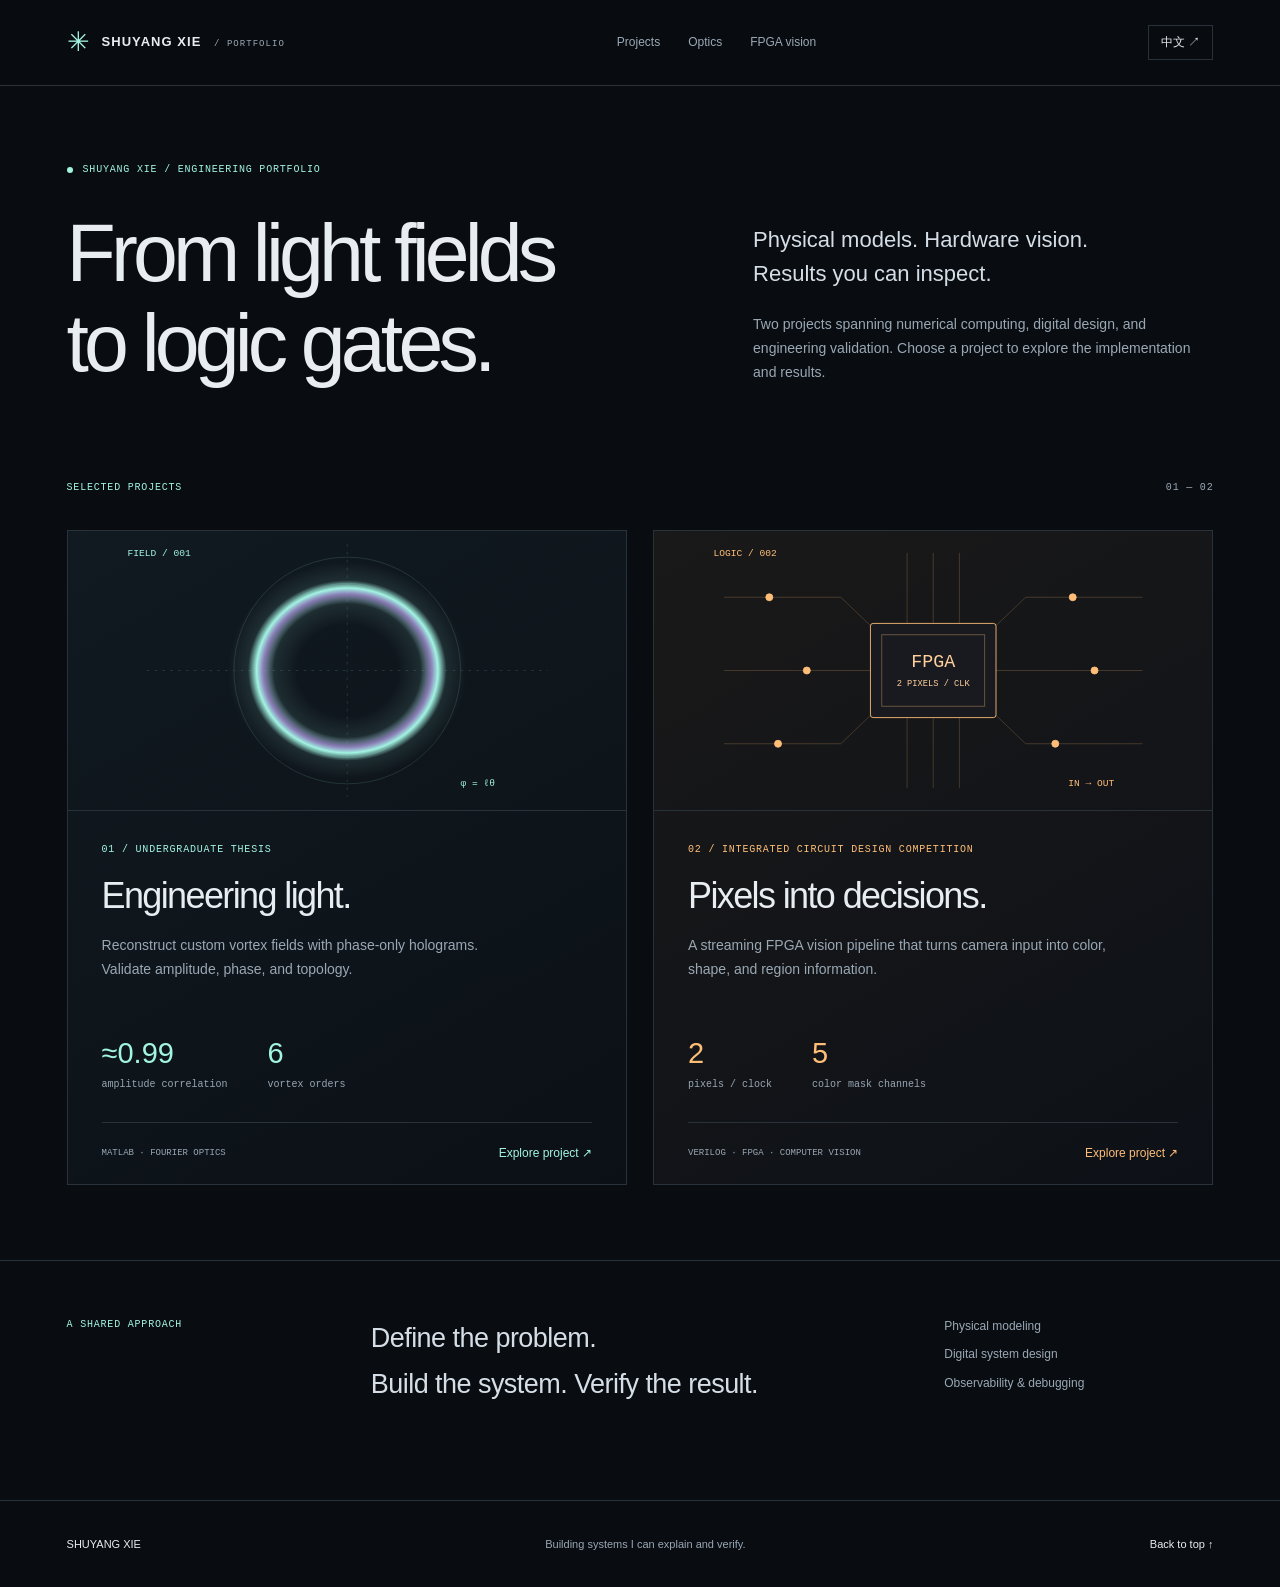
==== commit 79340952: "Add FPGA vision project and project overview" ====
--- a/index.html
+++ b/index.html
@@ -1,57 +1 @@
-<!DOCTYPE html>
-<html lang="en">
-<head>
-  <meta charset="UTF-8"><meta name="viewport" content="width=device-width, initial-scale=1">
-  <meta name="description" content="Shuyang Xie — computational optics portfolio. From complex-field modeling to phase-only holography and quantitative validation.">
-  <meta name="theme-color" content="#090d12"><title>Shuyang Xie · Engineering Light</title>
-  <link rel="stylesheet" href="style.css"><script src="app.js" defer></script>
-</head>
-<body>
-<a class="skip" href="#main">Skip to content</a>
-<header><a class="brand" href="#"><span class="brand-symbol" aria-hidden="true">✳</span> SHUYANG XIE<span class="brand-sub"> / PORTFOLIO</span></a><nav aria-label="Main navigation"><a href="#work" data-zh="研究项目">Work</a><a href="#method" data-zh="技术路径">Method</a><a href="#evidence" data-zh="成果证据">Evidence</a></nav><button id="language" class="language" aria-label="Switch to Chinese">中文 <span>↗</span></button></header>
-<main id="main">
-<section class="hero" aria-labelledby="hero-title">
-  <div class="hero-copy"><div class="eyebrow"><i></i><span data-zh="计算光学 · 科学计算 · 工程验证">COMPUTATIONAL OPTICS · SCIENTIFIC COMPUTING</span></div>
-  <h1 id="hero-title"><span data-zh="让光场">Engineering</span><br><span class="accent" data-zh="如期重现。">light.</span></h1>
-  <p class="hero-intro" data-zh="我是解书扬。我把物理问题转化为可运行的模型，再用数据验证它。">I'm Shuyang. I turn physical problems into working models—and test them against the evidence.</p>
-  <p class="hero-detail" data-zh="从一个定制涡旋光场出发，建立纯相位编码、数值重建与复振幅评价的完整流程。">A complete journey from a custom vortex field to phase-only encoding, numerical reconstruction, and complex-field validation.</p>
-  <div class="hero-actions"><a class="button primary" href="#work"><span data-zh="探索这项研究">Explore the research</span><span>↘</span></a><a class="text-link" href="research-summary.html" target="_blank" rel="noopener"><span data-zh="研究摘要">Research summary</span> ↗</a></div>
-  <div class="hero-meta"><span data-zh="武汉大学 · 本科毕业论文">WUHAN UNIVERSITY · UNDERGRADUATE THESIS</span><span>2026</span></div></div>
-  <div class="hero-art"><canvas id="vortex" width="900" height="900" aria-label="Illustrative phase-colored Gaussian ring target, not an experimental measurement"></canvas><div class="art-top"><span>FIELD / 001</span><span>φ = ℓθ</span></div><div class="art-cross cross-one">+</div><div class="art-cross cross-two">+</div><div class="art-label"><span class="tiny" data-zh="定制环形涡旋光场">CUSTOM ANNULAR VORTEX</span><strong>U(r, θ) = A(r)e<sup>iℓθ</sup></strong><span data-zh="解析目标场示意 · 颜色表示相位">Analytic target illustration · color encodes phase</span></div><div class="art-scale">−π <span></span> +π</div></div>
-</section>
-<div class="discipline-strip"><span>01 / SELECTED WORK</span><span>MATLAB</span><span>FOURIER OPTICS</span><span>BERD</span><span data-zh="复场验证">COMPLEX-FIELD VALIDATION</span></div>
-
-<section id="work" class="section">
-  <div class="section-kicker"><span>01 — THE RESEARCH</span><span data-zh="建模 → 编码 → 验证">MODEL → ENCODE → VERIFY</span></div>
-  <div class="intro-grid"><h2 data-zh="只控制相位。<br>重建完整光场。">Control the phase.<br>Reconstruct the field.</h2><div><p class="lead" data-zh="如何让只能调制相位的全息图，重建指定的振幅分布与涡旋相位？">How can a hologram that only controls phase reconstruct both a prescribed amplitude and a vortex phase?</p><p data-zh="我的毕业论文将已有的双向误差扩散算法（BERD）应用于定制环形涡旋光场。在固定光环形状的条件下，改变拓扑荷，考察振幅、相位和拓扑结构是否同时保持。">My thesis applies an established bidirectional error diffusion algorithm (BERD) to custom annular vortex fields. Keeping the ring geometry fixed, I vary the topological charge and evaluate whether amplitude, phase, and topology survive reconstruction.</p></div></div>
-  <div class="metrics"><div><span class="metric-number">≈0.99</span><span data-zh="振幅相关系数">Amplitude correlation</span><small>ρ<sub>A</sub> = 0.9893–0.9906</small></div><div><span class="metric-number">&gt;0.90</span><span data-zh="复振幅相关性">Complex-field correlation</span><small>η<sub>c</sub> = 0.9099–0.9190</small></div><div><span class="metric-number">6<span class="dim"> / 6</span></span><span data-zh="拓扑阶数全部保持">Topological orders preserved</span><small>ℓ = −1, 0, 1, 2, 3, 4</small></div></div>
-  <p class="source-note" data-zh="数值仿真结果 · 论文表 4.1–4.2 · 相关系数不等同于百分比准确率。">Numerical simulation · Thesis Tables 4.1–4.2 · Correlation coefficients are not percentage accuracy.</p>
-</section>
-
-<section class="section lab-section" id="lab">
-  <div class="section-kicker"><span>02 — FIELD EXPLORER</span><span class="live-dot" data-zh="真实归档仿真输出">ARCHIVED SIMULATION OUTPUTS</span></div>
-  <div class="section-heading"><div><h2 data-zh="同一个光环。<br>六种相位结构。">One ring.<br>Six phase structures.</h2><p data-zh="切换拓扑荷，查看原始仿真图和对应的定量结果。">Select a topological charge to inspect the original simulation images and their measured metrics.</p></div><div class="charge-controls"><span class="tiny" data-zh="拓扑荷 ℓ">TOPOLOGICAL CHARGE ℓ</span><div class="charge-buttons" role="group" aria-label="Topological charge"><button data-charge="-1" aria-pressed="false">−1</button><button data-charge="0" aria-pressed="false">0</button><button data-charge="1" aria-pressed="true" class="active">1</button><button data-charge="2" aria-pressed="false">2</button><button data-charge="3" aria-pressed="false">3</button><button data-charge="4" aria-pressed="false">4</button></div></div></div>
-  <div class="lab"><div class="lab-toolbar"><div class="tabs" role="group" aria-label="Field view"><button data-view="amplitude" class="active" aria-pressed="true" data-zh="振幅">Amplitude</button><button data-view="phase" aria-pressed="false" data-zh="相位">Phase</button><button data-view="hologram" aria-pressed="false" data-zh="全息图">Hologram</button></div><button id="zoom" aria-pressed="true">Ring detail ×3</button><span id="view-scale">CENTRAL CROP · 167 × 167 OF 501 × 501</span></div>
-  <div class="lab-body"><div class="field-pair"><figure><div class="image-stage"><img id="target-image" src="target_amplitude_eval_grid.png" alt="Target amplitude on the evaluation grid"><span class="image-corner">01</span></div><figcaption><span id="target-label">Target amplitude</span><small id="target-sub">REFERENCE</small></figcaption></figure><figure><div class="image-stage"><img id="result-image" src="recon_amplitude_l1.png" alt="Reconstructed amplitude for topological charge 1"><span class="image-corner">02</span></div><figcaption><span id="result-label">Reconstructed amplitude</span><small id="result-sub">BERD → FRESNEL</small></figcaption></figure></div><aside class="lab-readout" aria-live="polite"><div class="readout-title"><span data-zh="重建结果">RECONSTRUCTION</span><strong>ℓ = <span id="charge-value">1</span></strong></div><dl><div><dt data-zh="振幅相关系数">Amplitude correlation</dt><dd id="metric-rho">0.990634</dd></div><div><dt data-zh="复振幅相关性">Complex-field correlation</dt><dd id="metric-eta">0.919015</dd></div><div><dt data-zh="相位 RMSE">Phase RMSE</dt><dd><span id="metric-phase">0.266096</span><small> rad</small></dd></div><div><dt data-zh="重建拓扑荷">Recovered charge</dt><dd id="metric-charge">1</dd></div></dl><div class="match"><span>↗</span><span data-zh="拓扑阶数保持">Topological order preserved</span></div><p class="readout-foot" data-zh="切换展示已有计算结果；网页不重新运行 MATLAB 仿真。">Selections display stored results; the page does not rerun the MATLAB simulation.</p></aside></div>
-  <div class="lab-foot"><p id="view-note"></p><a id="raw-image" href="recon_amplitude_l1.png" target="_blank" rel="noopener"><span data-zh="打开原始图像">Open original image</span> ↗</a></div></div>
-  <div class="parameter-row"><span>λ <b>671 nm</b></span><span>z <b>70 mm</b></span><span>r₀ <b>260 μm</b></span><span>σ <b>35 μm</b></span><span data-zh="计算画布 <b>5000 × 5000</b>">PADDED GRID <b>5000 × 5000</b></span></div>
-</section>
-
-<section class="section" id="method"><div class="section-kicker"><span>03 — THE PIPELINE</span><span data-zh="从物理描述到数值证据">FROM PHYSICS TO EVIDENCE</span></div><div class="section-heading"><h2 data-zh="把研究问题，<br>变成可验证的流程。">From a research question<br>to a testable pipeline.</h2><p class="method-side" data-zh="将已有传播与编码模块改造成单平面复场流程，并围绕涡旋结构建立评价。">Adapted existing propagation and encoding modules into a single-plane complex-field workflow, with evaluation built around vortex structure.</p></div>
-  <div class="pipeline"><article><span class="step-number">01</span><div class="step-glyph">A · e<sup>iℓθ</sup></div><h3 data-zh="定义目标场">Define the target</h3><p data-zh="高斯环振幅叠加螺旋相位，分别设置环半径、环宽与拓扑荷。">Combine a Gaussian ring amplitude with helical phase; set radius, width, and charge independently.</p><span class="step-tag">PARAMETRIC MODEL</span></article><article><span class="step-number">02</span><div class="step-glyph">ℱ<sup>−1</sup> · H · ℱ</div><h3 data-zh="反向传播">Back-propagate</h3><p data-zh="零填充后用角谱法回推，求得理想全息面复振幅。">Zero-pad the field and use angular-spectrum propagation to obtain the ideal complex hologram.</p><span class="step-tag">ANGULAR SPECTRUM</span></article><article><span class="step-number">03</span><div class="step-glyph">⇄ <span class="small-formula">e → Σw·e</span></div><h3 data-zh="纯相位编码">Encode phase only</h3><p data-zh="逐行蛇形扫描，把固定幅值约束产生的复数误差扩散至后续像素。">Diffuse complex error to unprocessed neighbors while alternating the scan direction between rows.</p><span class="step-tag">BIDIRECTIONAL ERROR DIFFUSION</span></article><article><span class="step-number">04</span><div class="step-glyph">U<sub>r</sub> ↔ U<sub>t</sub></div><h3 data-zh="重建与验证">Reconstruct & validate</h3><p data-zh="菲涅尔传播重建，在统一物理网格上评价振幅、相位、复振幅与拓扑荷。">Reconstruct with Fresnel propagation; compare amplitude, phase, complex fields, and charge on a shared physical grid.</p><span class="step-tag">MULTI-METRIC EVALUATION</span></article></div>
-</section>
-
-<section class="section engineering"><div class="section-kicker"><span>04 — ENGINEERING JUDGMENT</span><span data-zh="结果背后的技术能力">THE WORK BEHIND THE RESULTS</span></div><div class="engineering-grid"><div class="sticky-copy"><h2 data-zh="让结果可信，<br>需要处理细节。">The details that<br>make results credible.</h2><p data-zh="漂亮的光环只是起点。更关键的是：比较是否公平，指标是否正确，误差是否被解释。">A convincing ring image is a starting point. The harder questions are whether comparisons are fair, metrics are valid, and errors are understood.</p><div class="skill-tags"><span>MATLAB</span><span>FFT / IFFT</span><span data-zh="数值建模">Numerical modeling</span><span data-zh="算法调试">Algorithm debugging</span><span data-zh="验证设计">Validation design</span></div></div><div class="decisions"><article><span class="decision-no">01 /</span><div><h3 data-zh="比较同一个物理平面">Compare the same physical plane</h3><p data-zh="菲涅尔输出的采样间隔不同于输入网格。在输出网格上重新生成目标场，避免把坐标不一致误判为重建误差。">The Fresnel output has a different sampling interval from the input. Rebuilding the reference on the output grid prevents coordinate mismatch from becoming a false reconstruction error.</p><small data-zh="证据：论文 §3.4.2、§4.1；主脚本 §10.1">EVIDENCE: THESIS §3.4.2, §4.1 · MAIN SCRIPT §10.1</small></div></article><article><span class="decision-no">02 /</span><div><h3 data-zh="分离结构误差与整体尺度差异">Separate structure from global scale</h3><p data-zh="先移除全局常相位，再以最小二乘对齐振幅和复数尺度。指标因此聚焦光场结构，而不受传播公式整体系数干扰。">Remove a global phase offset and fit amplitude and complex scaling by least squares, so evaluation measures field structure instead of overall propagation factors.</p><small data-zh="证据：论文 §3.5；主脚本 §10.4–10.4B">EVIDENCE: THESIS §3.5 · MAIN SCRIPT §10.4–10.4B</small></div></article><article><span class="decision-no">03 /</span><div><h3 data-zh="检查算法的扫描方向">Inspect the scan-direction logic</h3><p data-zh="BERD 代码保留了反向扫描权重的修正：镜像调整 3/16 与 1/16 的分配，确保误差沿正确邻域传递。">The BERD implementation records a reverse-scan correction: mirroring the 3/16 and 1/16 neighbor weights to keep error diffusion consistent with scan direction.</p><small data-zh="证据：bidir_EDHOP.m 中保留的修改行；未记录独立消融增益">EVIDENCE: RETAINED EDITS IN bidir_EDHOP.m · NO ISOLATED ABLATION GAIN REPORTED</small></div></article><article><span class="decision-no">04 /</span><div><h3 data-zh="让验证覆盖看不见的结构">Validate the structure an image cannot show</h3><p data-zh="把拓扑荷作为唯一变化量，同时评估复场相关性和闭合路径相位绕转。即使光环看起来相似，也能识别高阶相位误差。">Vary charge while fixing ring geometry. Evaluate complex-field correlation and phase winding around a closed path to expose phase errors even when ring amplitudes look similar.</p><small data-zh="证据：论文表 4.1–4.2；六组归档结果">EVIDENCE: THESIS TABLES 4.1–4.2 · SIX ARCHIVED CASES</small></div></article></div></div></section>
-
-<section class="section results" id="evidence"><div class="section-kicker"><span>05 — MEASURED OUTCOMES</span><span data-zh="可追溯的结果">TRACEABLE RESULTS</span></div><div class="section-heading"><h2 data-zh="保留拓扑。<br>理解误差。">Preserve topology.<br>Understand the error.</h2><p class="method-side" data-zh="从 ℓ=1 到 ℓ=4，振幅相关性基本不变，而复场相关性下降。这正是联合评价的价值。">From ℓ=1 to ℓ=4, amplitude correlation stays nearly unchanged while complex-field correlation declines. That is why both matter.</p></div>
-<div class="results-grid"><div class="chart-box"><div class="chart-top"><h3 data-zh="随拓扑荷变化的相关性">Correlation across charges</h3><div class="legend"><span><i></i>ρ<sub>A</sub></span><span><i></i>η<sub>c</sub></span></div></div><svg id="correlation-chart" viewBox="0 0 600 290" role="img" aria-label="Amplitude correlation remains near 0.99 for six cases; complex-field correlation ranges from 0.9099 to 0.9190"></svg><p class="source-note" data-zh="纵轴：相关系数，显示范围 0.88–1.00；横轴：目标拓扑荷 ℓ。">Y: correlation, displayed range 0.88–1.00. X: target charge ℓ.</p></div><div class="result-insight"><span class="tiny">A USEFUL DISTINCTION</span><h3 data-zh="拓扑正确，<br>不代表局部无误差。">Correct topology.<br>Still room for error.</h3><p data-zh="ℓ=4 的拓扑阶数正确，但复场相关性为 0.909896，相位 RMSE 为 0.284237 rad。整体绕转保持与局部场保真度，是不同层面的判断。">At ℓ=4, the topological order is correct, yet complex-field correlation is 0.909896 and phase RMSE is 0.284237 rad. Global winding and local field fidelity answer different questions.</p><a href="research-summary.html" target="_blank" rel="noopener" class="text-link"><span data-zh="查看研究分析">Read the analysis</span> ↗</a></div></div>
-<details class="data-details"><summary><span data-zh="查看六组完整指标">Inspect all six cases</span><span>＋</span></summary><div class="table-scroll"><table><caption data-zh="论文与 CSV 中的仿真结果（数值按显示精度取舍）">Simulation results from thesis and CSV (rounded for display)</caption><thead><tr><th>ℓ</th><th>ρ<sub>A</sub></th><th>NRMSE<sub>A</sub></th><th>RMSE<sub>φ</sub> / rad</th><th>η<sub>c</sub></th><th>ε<sub>c</sub></th><th>η<sub>support</sub></th><th>ℓ<sub>rec</sub></th></tr></thead><tbody id="metrics-table"></tbody></table></div><p class="source-note" data-zh="ηsupport 是 501×501 评价窗口内的目标区域能量占比，不是器件衍射效率。ℓrec 按整数阶数显示；ℓ=0 的原始数值约为 5.45×10⁻¹⁸。">ηsupport is the target-region energy fraction within the 501×501 evaluation window, not device diffraction efficiency. Recovered charge is shown as integer order; the raw ℓ=0 result is approximately 5.45×10⁻¹⁸.</p></details>
-<div class="scope-note"><span data-zh="验证范围">VALIDATION SCOPE</span><p data-zh="这项工作验证了既有 BERD 方法在特定环形复场任务中的适用性。结果来自数值仿真；尚未进行真实 SLM 光路实验，也未完成与 GS 等方法的系统基线比较。8 位全息图是导出产物，重建指标由未量化的相位阵列计算。">This work evaluates established BERD encoding for a specific annular complex-field task. Results are numerical; physical SLM experiments and systematic comparisons against methods such as GS remain future work. The 8-bit hologram is an export artifact; reconstruction metrics use the unquantized phase array.</p></div>
-</section>
-
-<section class="section practice"><div class="section-kicker"><span>06 — WORKING WITH AI</span><span data-zh="AI 辅助研究">AI-ASSISTED RESEARCH</span></div><div class="practice-grid"><h2 data-zh="用 AI 推进实现。<br>用物理与证据把关。">AI-assisted building.<br>Physics-led judgment.</h2><div><p class="lead" data-zh="项目文件保留了从物理约束到代码任务的提示词，以及对传播、掩膜、评价指标的逐步拆解。">The project archive preserves prompts that translate physical constraints into coding tasks, with explicit propagation models, masks, and evaluation criteria.</p><p data-zh="我的工作方式：把问题拆清楚，让 AI 协助搭建与解释实现，再回到公式、采样网格和数值结果检查。早期 MRAF 探索与最终 BERD 论文路线分别保留，不把探索目标当成已实现成果。">My approach: make the problem precise, use AI to assist implementation and explanation, then check the equations, sampling grids, and outputs. Early MRAF exploration is documented separately from the final BERD thesis results.</p><div class="practice-loop"><span data-zh="明确约束">Specify constraints</span><b>→</b><span data-zh="辅助实现">Build with AI</span><b>→</b><span data-zh="独立检查">Verify the result</span></div></div></div></section>
-
-<section class="section resources"><div class="section-kicker"><span>07 — RESEARCH ARCHIVE</span><span data-zh="继续深入">GO DEEPER</span></div><div class="resource-list"><a href="research-summary.html" target="_blank" rel="noopener"><span class="resource-type">BRIEF / ENGLISH</span><span><strong data-zh="英文研究摘要与关键成果">Research summary & key outcomes</strong><small data-zh="研究问题、具体贡献与代表性结果 · 英文">Problem, contributions, representative results, and limitations · English</small></span><b>↗</b></a><a href="metrics.csv" download><span class="resource-type">CSV / 6 CASES</span><span><strong data-zh="原始仿真指标表">Original simulation metrics</strong><small data-zh="振幅、相位、复振幅与拓扑荷 · 原始精度">Amplitude, phase, complex-field, and charge metrics · original precision</small></span><b>↓</b></a><a href="evidence.html" target="_blank" rel="noopener"><span class="resource-type">NOTES / PROVENANCE</span><span><strong data-zh="成果与来源索引">Claims & source index</strong><small data-zh="展示内容的依据与适用范围">Sources and scope behind the claims shown in this portfolio</small></span><b>↗</b></a></div></section>
-</main>
-<footer><a class="brand" href="#"><span class="brand-symbol">✳</span> SHUYANG XIE</a><p data-zh="把复杂问题，变成可解释、可检验的结果。">Turning complex problems into explainable, testable results.</p><span>PORTFOLIO / 2026 <a href="#" aria-label="Back to top">↑</a></span></footer>
-</body></html>
+<!doctype html><html lang="en"><head><meta charset="utf-8"><meta name="viewport" content="width=device-width,initial-scale=1"><meta name="description" content="Engineering portfolio: computational optics and FPGA vision systems."><meta name="theme-color" content="#090d12"><title>Shuyang Xie · Selected Work</title><link rel="stylesheet" href="portfolio.css"><script src="portfolio.js" defer></script></head><body class="overview"><a class="skip" href="#main">Skip to content</a><header class="site-header"><a class="wordmark" href="index.html">✳ <span>SHUYANG XIE <small>/ PORTFOLIO</small></span></a><nav aria-label="Main navigation"><a href="index.html#projects" data-zh="项目">Projects</a><a href="optics.html" data-zh="计算光学">Optics</a><a href="fpga.html" data-zh="FPGA 视觉">FPGA vision</a></nav><button class="lang" id="site-language" aria-label="Switch to Chinese">中文 ↗</button></header><main id="main"><section class="overview-intro wrap"><div class="eyebrow"><span class="status-dot"></span><span data-zh="解书扬 / 工程作品集">SHUYANG XIE / ENGINEERING PORTFOLIO</span></div><div class="overview-heading"><h1 data-zh="从光场，<br>到逻辑电路。">From light fields<br>to logic gates.</h1><div><p class="intro-lead" data-zh="把物理问题写成模型，把视觉算法落到硬件，再让结果经得起检查。">Physical models. Hardware vision.<br>Results you can inspect.</p><p data-zh="两段项目经历，展示数值计算、数字系统设计与工程验证能力。请选择一个项目，查看具体实现与成果。">Two projects spanning numerical computing, digital design, and engineering validation. Choose a project to explore the implementation and results.</p></div></div></section><section class="wrap project-section" id="projects"><div class="section-label"><span data-zh="精选项目">SELECTED PROJECTS</span><span>01 — 02</span></div><div class="project-grid"><a class="project-card optics-card" href="optics.html"><div class="project-art"><svg viewBox="0 0 560 320" aria-hidden="true"><defs><radialGradient id="ringglow"><stop offset="35%" stop-color="#a2f4e3" stop-opacity="0"/><stop offset="51%" stop-color="#a2f4e3" stop-opacity=".1"/><stop offset="58%" stop-color="#b8a1ef" stop-opacity=".7"/><stop offset="63%" stop-color="#a2f4e3"/><stop offset="69%" stop-color="#a2f4e3" stop-opacity=".1"/><stop offset="83%" stop-color="#a2f4e3" stop-opacity="0"/></radialGradient></defs><g fill="none" stroke="#a2f4e3" opacity=".15"><circle cx="280" cy="160" r="130"/><circle cx="280" cy="160" r="100"/><path d="M50 160H510M280 15V305" stroke-dasharray="3 6"/></g><ellipse cx="280" cy="160" rx="165" ry="150" fill="url(#ringglow)"/><g fill="#a2f4e3" font-family="monospace" font-size="11"><text x="28" y="29">FIELD / 001</text><text x="410" y="293">φ = ℓθ</text></g></svg></div><div class="project-copy"><div class="eyebrow" data-zh="01 / 本科毕业论文">01 / UNDERGRADUATE THESIS</div><h2 data-zh="复现复场涡旋光。">Engineering light.</h2><p data-zh="通过纯相位全息重建定制涡旋光场，并从振幅、相位和拓扑结构验证结果。">Reconstruct custom vortex fields with phase-only holograms. Validate amplitude, phase, and topology.</p><div class="project-facts"><span>≈0.99 <small data-zh="振幅相关系数">amplitude correlation</small></span><span>6 <small data-zh="拓扑荷案例">vortex orders</small></span></div><div class="card-bottom"><span>MATLAB · FOURIER OPTICS</span><strong data-zh="查看项目 ↗">Explore project ↗</strong></div></div></a><a class="project-card fpga-card" href="fpga.html"><div class="project-art"><svg viewBox="0 0 560 320" aria-hidden="true"><g stroke="#ffbe78" fill="none"><g opacity=".23"><path d="M40 76H174L220 120M40 160H208M40 244H174L220 200M340 120L386 76H520M352 160H520M340 200L386 244H520"/><path d="M250 25V106M280 25V106M310 25V106M250 214V295M280 214V295M310 214V295"/></g><rect x="208" y="106" width="144" height="108" rx="3" fill="#181a1f"/><rect x="221" y="119" width="118" height="82" opacity=".4"/><g fill="#ffbe78"><circle cx="92" cy="76" r="4"/><circle cx="135" cy="160" r="4"/><circle cx="102" cy="244" r="4"/><circle cx="440" cy="76" r="4"/><circle cx="465" cy="160" r="4"/><circle cx="420" cy="244" r="4"/></g></g><g fill="#ffcf9c" font-family="monospace" text-anchor="middle"><text x="280" y="156" font-size="21">FPGA</text><text x="280" y="178" font-size="10">2 PIXELS / CLK</text></g><g fill="#ffbe78" font-family="monospace" font-size="11"><text x="28" y="29">LOGIC / 002</text><text x="435" y="293">IN → OUT</text></g></svg></div><div class="project-copy"><div class="eyebrow" data-zh="02 / 集成电路创新创业大赛">02 / INTEGRATED CIRCUIT DESIGN COMPETITION</div><h2 data-zh="让像素变成决策。">Pixels into decisions.</h2><p data-zh="基于 FPGA 的视频视觉流水线，将相机输入转化为颜色、形状与目标区域信息。">A streaming FPGA vision pipeline that turns camera input into color, shape, and region information.</p><div class="project-facts"><span>2 <small data-zh="像素 / 时钟">pixels / clock</small></span><span>5 <small data-zh="颜色掩膜通道">color mask channels</small></span></div><div class="card-bottom"><span>VERILOG · FPGA · COMPUTER VISION</span><strong data-zh="查看项目 ↗">Explore project ↗</strong></div></div></a></div></section><section class="wrap approach-band"><span class="section-label" data-zh="共同的工作方法">A SHARED APPROACH</span><p data-zh="明确问题。实现系统。验证结果。">Define the problem.<br>Build the system. Verify the result.</p><div class="discipline-list"><span data-zh="物理建模">Physical modeling</span><span data-zh="数字系统设计">Digital system design</span><span data-zh="可观察性与调试">Observability & debugging</span></div></section></main><footer class="site-footer"><a href="index.html">SHUYANG XIE</a><span data-zh="把复杂问题变成可解释、可验证的系统。">Building systems I can explain and verify.</span><a href="#" data-zh="回到顶部 ↑">Back to top ↑</a></footer></body></html>
--- a/portfolio.css
+++ b/portfolio.css
@@ -0,0 +1,7 @@
+@charset "UTF-8";
+:root{--bg:#090d12;--panel:#10171e;--line:#29323b;--text:#e8edf1;--muted:#9aa8b4;--accent:#a2f4e3;--amber:#ffbe78;--mono:Consolas,"Courier New",monospace;--sans:"Segoe UI",Arial,"Microsoft YaHei",sans-serif}
+*{box-sizing:border-box}html{scroll-behavior:smooth;scroll-padding-top:110px}body{margin:0;background:var(--bg);color:var(--text);font:16px/1.7 var(--sans)}::selection{background:var(--accent);color:#090d12}a{color:inherit;text-decoration:none}button{font:inherit;color:inherit;cursor:pointer}a,button{-webkit-tap-highlight-color:transparent}a:focus-visible,button:focus-visible,summary:focus-visible{outline:2px solid var(--accent);outline-offset:5px}p{margin:0 0 22px;color:var(--muted)}h1,h2,h3{font-weight:500;letter-spacing:-.045em;line-height:1.12;margin:0}h1{font-size:clamp(62px,6.6vw,104px);letter-spacing:-.06em}h2{font-size:clamp(32px,3.4vw,50px)}h3{font-size:25px}em{font-style:normal;color:var(--accent)}img{max-width:100%;display:block}figure{margin:0}.wrap{max-width:1540px;margin:auto;padding-left:5.2%;padding-right:5.2%}.skip{position:fixed;top:-70px;left:10px;z-index:40;background:var(--accent);color:var(--bg);padding:10px}.skip:focus{top:10px}.site-header{height:86px;padding:0 5.2%;border-bottom:1px solid var(--line);display:flex;align-items:center;justify-content:space-between;gap:24px;position:sticky;top:0;z-index:20;background:#090d12f0;backdrop-filter:blur(16px)}.wordmark{font-size:27px;color:var(--accent);display:flex;align-items:center;gap:12px}.wordmark>span{font-size:13px;letter-spacing:.08em;font-weight:600;color:var(--text)}.wordmark small{font:9px var(--mono);color:var(--muted);margin-left:8px}.site-header nav{display:flex;gap:28px;color:var(--muted);font-size:12px}.site-header nav a:hover{color:var(--accent)}.lang{font-size:12px;background:transparent;border:1px solid var(--line);padding:6px 12px;white-space:nowrap}.eyebrow,.section-label,.hero-caption,.instrument-label,.photo-tag,.mini-path,.image-note,.technology-strip,.headline-metrics small,.stage-code,.stage-tags,.signal-diagram,.evidence-status,.fineprint,.resource-row small,.next-project>span,.card-bottom,.project-facts small{font-family:var(--mono)}.eyebrow{font-size:10px;letter-spacing:.08em;color:var(--accent);display:flex;align-items:center;gap:10px}.status-dot{width:6px;height:6px;border-radius:50%;background:var(--accent);display:inline-block}.section-label{font-size:10px;letter-spacing:.08em;color:var(--accent);display:flex;justify-content:space-between;gap:20px;margin-bottom:34px}.section-label>span:last-child{color:var(--muted)}.section{padding-top:90px;padding-bottom:90px;border-bottom:1px solid var(--line)}.intro-lead{font-size:20px;line-height:1.55;color:#d5dee6}.overview-intro{padding-top:75px;padding-bottom:65px}.overview-heading{display:grid;grid-template-columns:1.35fr 1fr;gap:65px;align-items:end;margin-top:30px}.overview-heading h1{font-size:clamp(58px,6.3vw,94px)}.overview-heading p:last-child{font-size:14px;max-width:455px;margin-bottom:4px}.overview-heading .intro-lead{font-size:22px}.project-section{padding-top:25px;padding-bottom:75px}.project-grid{display:grid;grid-template-columns:1fr 1fr;gap:26px}.project-card{border:1px solid var(--line);background:linear-gradient(150deg,#111a21,#0b1016);transition:border-color .2s,transform .2s;display:flex;flex-direction:column;min-width:0}.project-card:hover{border-color:var(--accent);transform:translateY(-4px)}.project-card.fpga-card{--accent:var(--amber);background:linear-gradient(150deg,#1a1919,#0d1117)}.project-art{height:280px;position:relative;border-bottom:1px solid var(--line);overflow:hidden}.project-art svg{width:100%;height:100%}.project-copy{padding:30px 34px 0;flex:1;display:flex;flex-direction:column}.project-copy h2{font-size:36px;margin:18px 0}.project-copy>p{font-size:14px;max-width:420px;min-height:72px}.project-facts{display:flex;gap:40px;margin:5px 0 30px;color:var(--accent);font-size:29px;line-height:1.4}.project-facts small{display:block;font-size:10px;color:var(--muted);margin-top:4px}.card-bottom{margin-top:auto;padding:23px 0;border-top:1px solid var(--line);display:flex;justify-content:space-between;gap:20px;font-size:9px;color:var(--muted)}.card-bottom strong{font:500 12px var(--sans);color:var(--accent);white-space:nowrap}.approach-band{border-top:1px solid var(--line);padding-top:55px;padding-bottom:70px;display:grid;grid-template-columns:1fr 2fr 1fr;gap:35px}.approach-band p{font-size:27px;letter-spacing:-.02em;color:#d5dee6}.discipline-list{display:flex;flex-direction:column;font-size:12px;color:var(--muted);gap:8px}.site-footer{display:flex;justify-content:space-between;gap:25px;padding:34px 5.2%;border-top:1px solid var(--line);font-size:11px}.site-footer>span{color:var(--muted)}.fpga-page{--accent:var(--amber)}.fpga-hero{padding-top:48px;padding-bottom:60px;display:grid;grid-template-columns:1fr 1.05fr;gap:60px;align-items:center;min-height:700px}.back-link{display:inline-block;font-size:11px;color:var(--muted);margin-bottom:36px}.hero-copy>.eyebrow{margin-bottom:28px}.hero-copy h1{margin-bottom:29px;font-size:clamp(70px,7.4vw,112px);line-height:1.01}.hero-copy>p{max-width:480px;font-size:14px}.hero-copy .intro-lead{font-size:20px}.actions{display:flex;align-items:center;gap:25px;margin-top:30px;font-size:12px}.action-primary{background:var(--accent);color:#21170c;padding:13px 18px}.underlined{border-bottom:1px solid #59636b;padding-bottom:5px}.hero-caption{margin-top:35px;font-size:9px;color:var(--muted);padding-top:18px;border-top:1px solid var(--line)}.hardware-hero{position:relative;background-image:linear-gradient(#ffbe7808 1px,transparent 1px),linear-gradient(90deg,#ffbe7808 1px,transparent 1px);background-size:28px 28px;padding:25px;border:1px solid #3e3832}.instrument-label{display:flex;justify-content:space-between;gap:15px;font-size:9px;color:var(--muted);margin-bottom:22px}.amber-dot{color:var(--accent)}.hero-photo{position:relative;border:1px solid #51514c;transform:rotate(-2deg);box-shadow:10px 18px 0 #090d1266}.hero-photo img{width:100%;aspect-ratio:1.777;object-fit:cover}.photo-tag{display:block;background:#12171ce8;font-size:8px;padding:9px 12px;color:#d5dee6}.mini-path{margin-top:37px;display:flex;align-items:center;justify-content:space-between;gap:13px;font-size:10px;color:var(--muted)}.mini-path b{color:var(--accent)}.chip{color:var(--accent);border:1px solid #71563b;padding:12px 22px;text-align:center;font-size:20px;background:#15191c}.chip small{font-size:8px;display:block}.image-note{font-size:9px;margin:23px 0 0;color:#8b9aa5}.technology-strip{display:flex;justify-content:space-between;gap:20px;padding:23px 5.2%;font-size:10px;color:var(--muted);border-top:1px solid var(--line);border-bottom:1px solid var(--line)}.split-copy{display:grid;grid-template-columns:1fr 1fr;gap:70px;align-items:start}.split-copy>p,.split-copy>div>p:not(.intro-lead){font-size:14px}.headline-metrics{display:grid;grid-template-columns:repeat(3,1fr);border-top:1px solid var(--line);border-bottom:1px solid var(--line);margin-top:35px;padding:30px 0}.headline-metrics>div{border-left:1px solid var(--line);padding:0 28px}.headline-metrics>div:first-child{padding-left:0;border:0}.headline-metrics strong{font-size:64px;line-height:1.2;font-weight:300;letter-spacing:-.04em;color:var(--accent)}.headline-metrics strong span{font-size:23px;color:#cbd4dc}.headline-metrics p{font-size:12px;margin:12px 0 8px}.headline-metrics small{font-size:9px;color:#7e919e}.fineprint{font-size:10px;line-height:1.9;margin-top:20px}.pipeline-section{background:linear-gradient(130deg,#17191c,#0c1117 70%)}.flow-buttons{display:grid;grid-template-columns:repeat(6,1fr);gap:8px;margin:40px 0 12px}.flow-step{border:1px solid #39414a;background:#0c1117;text-align:left;padding:16px 15px;position:relative;min-width:0}.flow-step small{font:10px var(--mono);color:#738897;display:block;margin-bottom:19px}.flow-step strong{display:block;font-weight:500;font-size:16px}.flow-step>span{font:8px var(--mono);color:#8294a0;display:block;margin-top:10px}.flow-step.selected{border-color:var(--accent);background:#282219}.flow-step.selected strong,.flow-step.selected small{color:var(--accent)}.flow-step:hover{border-color:#94704d}.stage-detail{display:grid;grid-template-columns:1.1fr 1fr;gap:55px;background:#0c1117;border:1px solid #39414a;padding:37px;min-height:320px}.stage-code{font-size:10px;color:var(--accent)}.stage-detail h3{margin:16px 0 20px;font-size:27px;max-width:380px}.stage-detail p{font-size:13px;line-height:1.9}.stage-tags,.skill-tags{display:flex;flex-wrap:wrap;gap:8px}.stage-tags span,.skill-tags span{border:1px solid #39414a;padding:4px 9px;font:9px var(--mono);color:#a5b4bf}.signal-diagram{display:flex;flex-direction:column;align-items:center;justify-content:center;font-size:11px;text-align:center;min-width:0}.signal-input,.signal-output{padding:9px 13px;border:1px solid #625343;color:var(--accent)}.branch-pair{display:flex;gap:20px;padding:21px 0;position:relative}.branch-pair>div{min-width:120px;border:1px solid #39414a;padding:14px;background:#13191f}.branch-pair b{font-weight:400}.swatches{display:flex;justify-content:center;gap:9px;margin-top:13px}.swatches i{width:15px;height:15px;display:block;border-radius:2px}.red{background:#e86264}.yellow{background:#efcc64}.blue{background:#6b9bef}.black{background:#172029;border:1px solid #7e8996}.white{background:#dee3e5}.signal-diagram>small{font-size:8px;color:#82929d;margin-top:21px;max-width:260px}.evidence-tabs{display:flex;gap:25px;border-bottom:1px solid var(--line);margin-top:34px}.evidence-tabs button{padding:12px 0;border:0;border-bottom:2px solid transparent;background:none;font-size:12px;color:var(--muted)}.evidence-tabs button.selected{border-bottom-color:var(--accent);color:var(--accent)}.evidence-view{display:grid;grid-template-columns:1.55fr 1fr;border:1px solid var(--line);border-top:0}.evidence-view figure{padding:25px;min-width:0}.evidence-image{height:360px;background:#070a0e;display:flex;align-items:center;justify-content:center;border:1px solid #29323b}.evidence-image img{max-width:100%;max-height:100%;object-fit:contain}.evidence-view figcaption{display:flex;justify-content:space-between;gap:20px;font-size:10px;color:var(--muted);margin-top:13px}.evidence-view figcaption a{color:var(--accent);white-space:nowrap}.evidence-view aside{padding:32px;border-left:1px solid var(--line);background:#11181f}.evidence-view h3{margin:23px 0;line-height:1.25}.evidence-view aside>p{font-size:13px}.evidence-status{font-size:9px;color:var(--accent);display:flex;gap:10px;align-items:center;margin-top:30px}.evidence-view aside .fineprint{font-size:10px;margin-top:18px}.decision-layout{display:grid;grid-template-columns:.9fr 1.1fr;gap:75px}.decision-layout .skill-tags{margin-top:30px;max-width:350px}.decision-list article{display:flex;gap:22px;padding:25px 0;border-top:1px solid var(--line)}.decision-list article:first-child{padding-top:0;border:0}.decision-list article>span{color:var(--accent);font:11px var(--mono);padding-top:8px}.decision-list h3{font-size:22px;line-height:1.3}.decision-list p{font-size:13px;margin:12px 0 0}.resource-layout{display:grid;grid-template-columns:1fr 1fr;gap:90px}.resource-layout h2{margin-bottom:27px}.resource-layout p{font-size:14px;max-width:430px}.resource-layout p.fineprint{font-size:10px}.resource-row{margin-bottom:21px}.resource-row>div:first-child{display:flex;justify-content:space-between;margin-bottom:8px;font-size:13px}.resource-row strong{font-weight:400}.resource-row>div>span{color:var(--accent);font-family:var(--mono)}.resource-track{height:8px;background:#1c2730}.resource-track i{display:block;height:100%;background:var(--accent)}.resource-row small{font-size:9px;color:var(--muted)}.scope-panel{border:1px solid #494034;background:#191b1c;padding:23px 27px;display:grid;grid-template-columns:180px 1fr;gap:22px;margin-top:35px}.scope-panel p{font-size:12px;margin:0}.evidence-details{margin-top:24px;border-top:1px solid var(--line);padding:20px 0 0}.evidence-details summary{cursor:pointer;font-size:12px;color:var(--muted)}.evidence-details p{font-size:12px;max-width:960px;margin:17px 0}.next-project{padding-top:50px;padding-bottom:55px}.next-project>span{font-size:10px;color:var(--muted)}.next-project a{display:flex;justify-content:space-between;align-items:center;gap:25px;border-bottom:1px solid var(--line);padding:17px 0;color:#a2f4e3}.next-project strong{font-size:36px;font-weight:400;letter-spacing:-.03em}.next-project a>span{font-size:12px}
+@media(min-width:1700px){.wrap{padding-left:70px;padding-right:70px}}
+@media(max-width:1050px){.site-header nav{gap:18px}.wordmark small{display:none}.overview-heading{gap:35px}.overview-heading h1{font-size:66px}.fpga-hero{gap:30px}.hero-copy h1{font-size:83px}.hardware-hero{padding:18px}.mini-path{gap:8px;font-size:8px}.chip{padding:12px}.flow-step{padding:13px 10px}.flow-step strong{font-size:14px}.flow-step>span{font-size:7px}.stage-detail{gap:28px;padding:26px}.decision-layout,.resource-layout{gap:40px}.evidence-image{height:310px}.headline-metrics strong{font-size:54px}.headline-metrics strong span{font-size:18px}.approach-band{grid-template-columns:1fr 2fr}.discipline-list{grid-column:2}.project-copy{padding:25px 24px 0}.card-bottom{flex-wrap:wrap;gap:10px}}
+@media(max-width:760px){html{scroll-padding-top:100px}.site-header{height:auto;min-height:78px;flex-wrap:wrap;padding:13px 6%;gap:10px}.wordmark>span{font-size:11px}.wordmark{font-size:24px;gap:9px}.site-header nav{order:3;width:100%;justify-content:flex-start;font-size:11px;gap:25px}.lang{font-size:10px;padding:5px 9px}.wrap{padding-left:6%;padding-right:6%}.overview-intro{padding-top:40px;padding-bottom:35px}.overview-heading{grid-template-columns:1fr;gap:25px;margin-top:22px}.overview-heading h1{font-size:clamp(47px,10vw,66px)}.overview-heading .intro-lead{font-size:19px}.overview-heading p:last-child{font-size:13px}.project-grid{grid-template-columns:1fr;gap:25px}.project-art{height:220px}.project-copy h2{font-size:32px}.project-copy>p{min-height:0}.project-facts{font-size:26px;margin-bottom:24px}.project-section{padding-top:15px;padding-bottom:40px}.card-bottom{flex-wrap:nowrap;gap:12px}.card-bottom>span{font-size:8px}.card-bottom strong{font-size:11px}.approach-band{grid-template-columns:1fr;gap:10px;padding-top:30px;padding-bottom:35px}.approach-band .section-label{margin-bottom:8px}.approach-band p{font-size:24px}.discipline-list{grid-column:auto;font-size:11px}.site-footer{flex-wrap:wrap;padding:25px 6%;font-size:10px;gap:15px}.site-footer>span{order:3;width:100%}.section{padding-top:50px;padding-bottom:50px}.section-label{font-size:8px;gap:15px;margin-bottom:25px}.section-label>span:last-child{text-align:right}.fpga-hero{grid-template-columns:1fr;padding-top:25px;padding-bottom:35px;gap:35px;min-height:0}.back-link{margin-bottom:26px}.hero-copy h1{font-size:clamp(65px,15vw,95px)}.hero-copy>.eyebrow{font-size:9px;margin-bottom:23px}.hero-copy .intro-lead{font-size:19px}.hero-copy>p{font-size:13px}.hero-caption{font-size:8px;margin-top:28px}.hardware-hero{padding:18px}.instrument-label{font-size:8px}.mini-path{font-size:10px}.chip{padding:10px 22px}.technology-strip{flex-wrap:wrap;justify-content:flex-start;gap:12px 22px;font-size:8px;padding:20px 6%}.split-copy{grid-template-columns:1fr;gap:24px}.split-copy>p,.split-copy>div>p:not(.intro-lead){font-size:13px}.split-copy .intro-lead{font-size:18px}.headline-metrics{grid-template-columns:1fr;padding:0;margin-top:24px}.headline-metrics>div{padding:21px 0;border-left:0;border-top:1px solid var(--line)}.headline-metrics>div:first-child{padding:21px 0}.headline-metrics strong{font-size:49px}.headline-metrics p{margin:4px 0}.headline-metrics strong span{font-size:20px}.fineprint{font-size:9px}.flow-buttons{grid-template-columns:repeat(3,1fr);gap:7px;margin-top:25px}.flow-step{padding:13px 10px}.flow-step small{margin-bottom:10px}.flow-step strong{font-size:13px}.flow-step>span{font-size:7px}.stage-detail{grid-template-columns:1fr;padding:22px;gap:25px}.stage-detail h3{font-size:25px}.signal-diagram{padding-top:20px;border-top:1px solid var(--line)}.branch-pair>div{min-width:105px}.evidence-tabs{gap:16px;justify-content:space-between}.evidence-tabs button{font-size:10px}.evidence-view{grid-template-columns:1fr}.evidence-view figure{padding:15px}.evidence-image{height:260px}.evidence-view figcaption{font-size:9px;gap:12px}.evidence-view aside{border-left:0;border-top:1px solid var(--line);padding:23px}.evidence-view h3{font-size:24px;margin:17px 0}.decision-layout,.resource-layout{grid-template-columns:1fr;gap:35px}.decision-list h3{font-size:21px}.decision-list p{font-size:12px}.scope-panel{grid-template-columns:1fr;gap:12px;padding:20px}.scope-panel p{font-size:11px}.next-project strong{font-size:29px}.next-project a{align-items:flex-start;flex-direction:column;gap:10px}.next-project>span{font-size:9px}.next-project a>span{font-size:11px}}
+@media(prefers-reduced-motion:reduce){html{scroll-behavior:auto}*{transition:none!important}.project-card:hover{transform:none}}
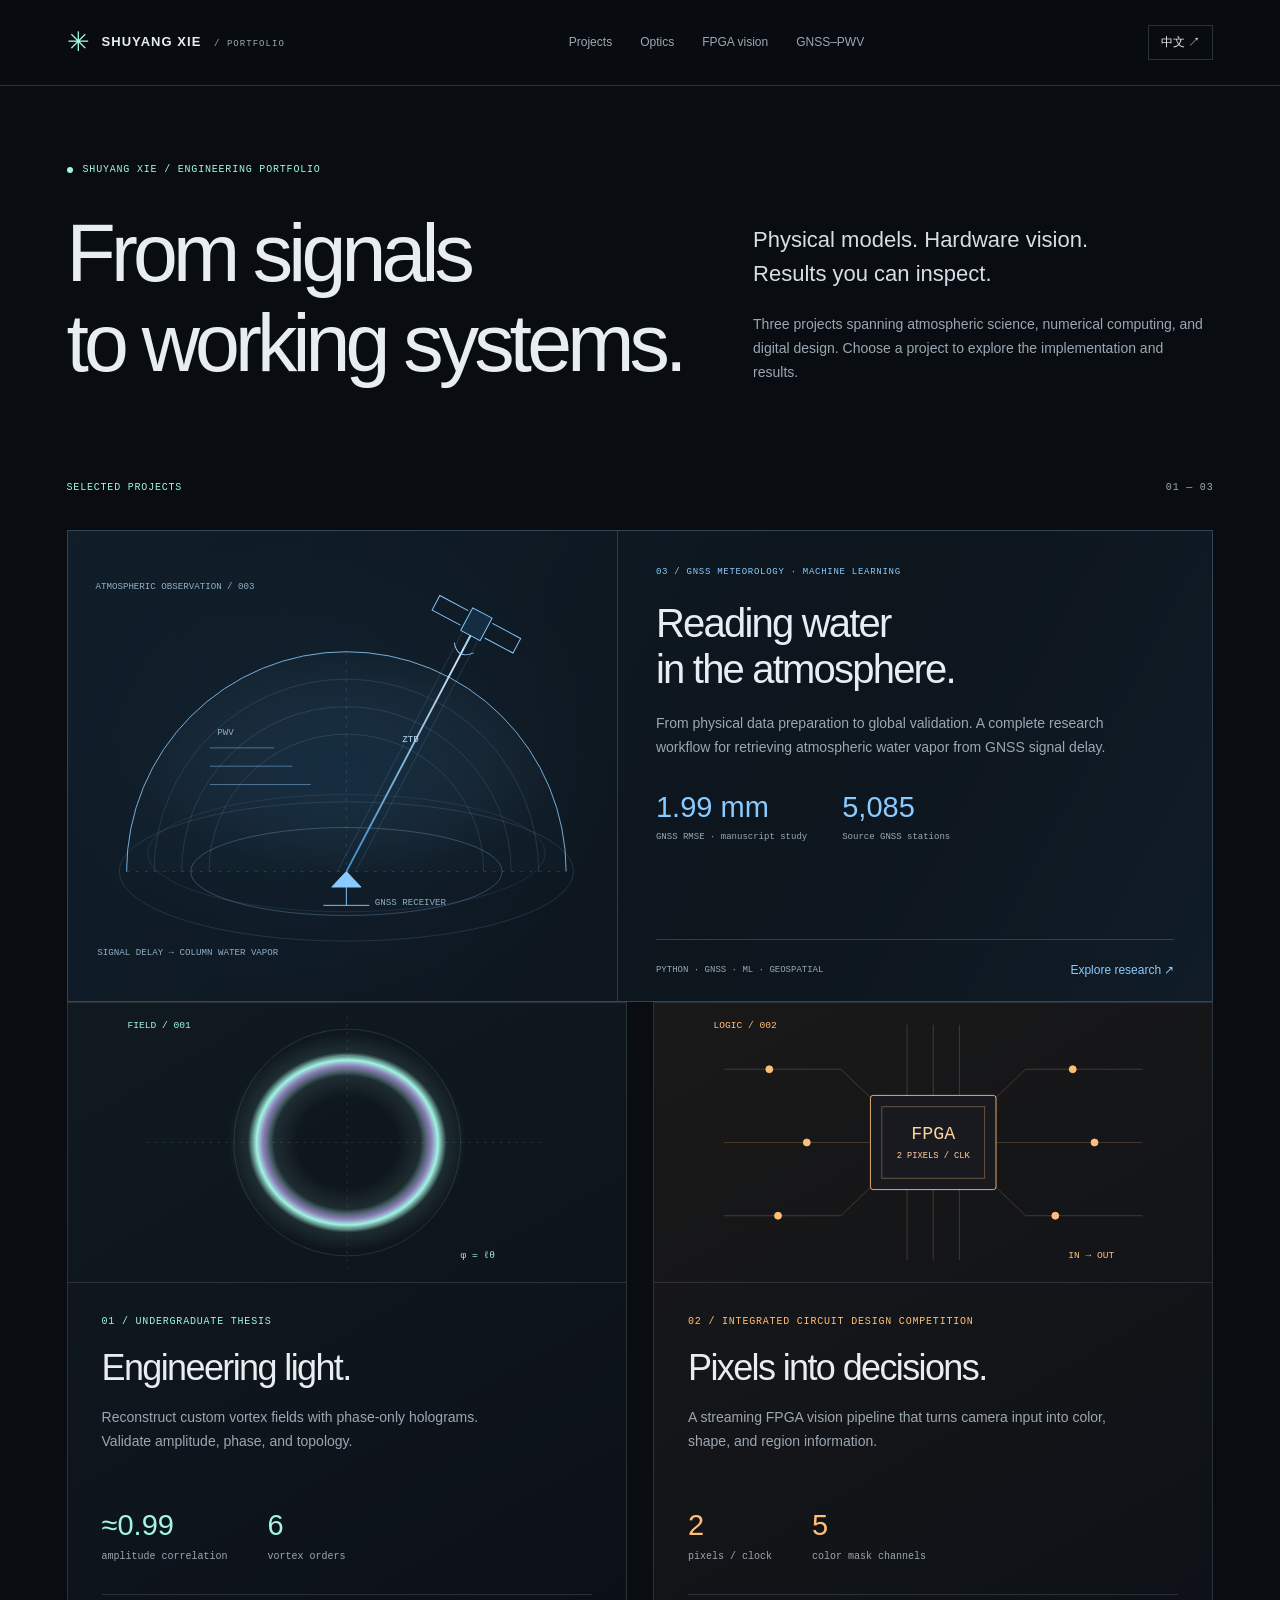
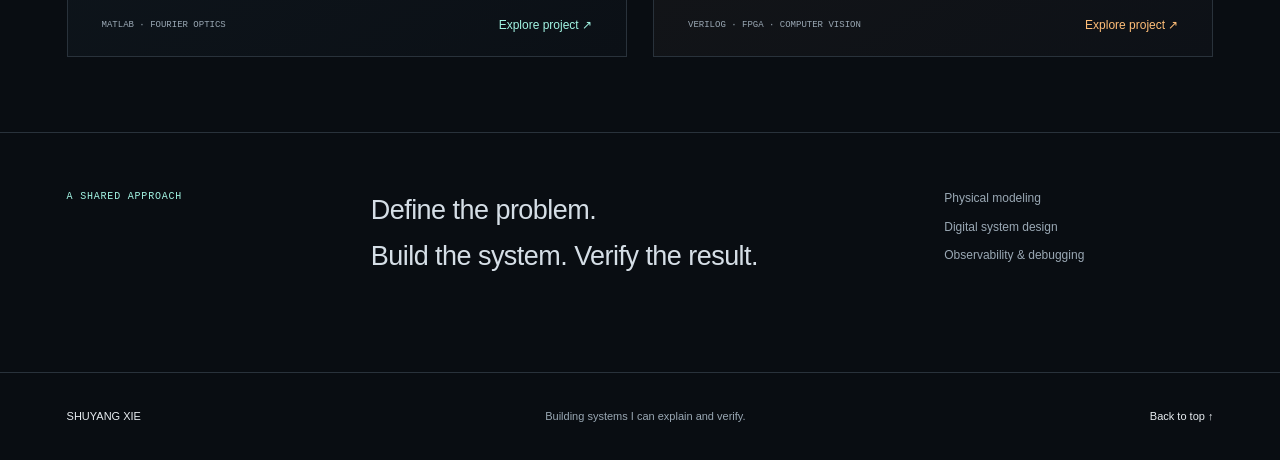
==== commit 14f630d5: "Add GNSS-PWV research case study and interactive evidence" ====
--- a/index.html
+++ b/index.html
@@ -1 +1 @@
-<!doctype html><html lang="en"><head><meta charset="utf-8"><meta name="viewport" content="width=device-width,initial-scale=1"><meta name="description" content="Engineering portfolio: computational optics and FPGA vision systems."><meta name="theme-color" content="#090d12"><title>Shuyang Xie · Selected Work</title><link rel="stylesheet" href="portfolio.css"><script src="portfolio.js" defer></script></head><body class="overview"><a class="skip" href="#main">Skip to content</a><header class="site-header"><a class="wordmark" href="index.html">✳ <span>SHUYANG XIE <small>/ PORTFOLIO</small></span></a><nav aria-label="Main navigation"><a href="index.html#projects" data-zh="项目">Projects</a><a href="optics.html" data-zh="计算光学">Optics</a><a href="fpga.html" data-zh="FPGA 视觉">FPGA vision</a></nav><button class="lang" id="site-language" aria-label="Switch to Chinese">中文 ↗</button></header><main id="main"><section class="overview-intro wrap"><div class="eyebrow"><span class="status-dot"></span><span data-zh="解书扬 / 工程作品集">SHUYANG XIE / ENGINEERING PORTFOLIO</span></div><div class="overview-heading"><h1 data-zh="从光场，<br>到逻辑电路。">From light fields<br>to logic gates.</h1><div><p class="intro-lead" data-zh="把物理问题写成模型，把视觉算法落到硬件，再让结果经得起检查。">Physical models. Hardware vision.<br>Results you can inspect.</p><p data-zh="两段项目经历，展示数值计算、数字系统设计与工程验证能力。请选择一个项目，查看具体实现与成果。">Two projects spanning numerical computing, digital design, and engineering validation. Choose a project to explore the implementation and results.</p></div></div></section><section class="wrap project-section" id="projects"><div class="section-label"><span data-zh="精选项目">SELECTED PROJECTS</span><span>01 — 02</span></div><div class="project-grid"><a class="project-card optics-card" href="optics.html"><div class="project-art"><svg viewBox="0 0 560 320" aria-hidden="true"><defs><radialGradient id="ringglow"><stop offset="35%" stop-color="#a2f4e3" stop-opacity="0"/><stop offset="51%" stop-color="#a2f4e3" stop-opacity=".1"/><stop offset="58%" stop-color="#b8a1ef" stop-opacity=".7"/><stop offset="63%" stop-color="#a2f4e3"/><stop offset="69%" stop-color="#a2f4e3" stop-opacity=".1"/><stop offset="83%" stop-color="#a2f4e3" stop-opacity="0"/></radialGradient></defs><g fill="none" stroke="#a2f4e3" opacity=".15"><circle cx="280" cy="160" r="130"/><circle cx="280" cy="160" r="100"/><path d="M50 160H510M280 15V305" stroke-dasharray="3 6"/></g><ellipse cx="280" cy="160" rx="165" ry="150" fill="url(#ringglow)"/><g fill="#a2f4e3" font-family="monospace" font-size="11"><text x="28" y="29">FIELD / 001</text><text x="410" y="293">φ = ℓθ</text></g></svg></div><div class="project-copy"><div class="eyebrow" data-zh="01 / 本科毕业论文">01 / UNDERGRADUATE THESIS</div><h2 data-zh="复现复场涡旋光。">Engineering light.</h2><p data-zh="通过纯相位全息重建定制涡旋光场，并从振幅、相位和拓扑结构验证结果。">Reconstruct custom vortex fields with phase-only holograms. Validate amplitude, phase, and topology.</p><div class="project-facts"><span>≈0.99 <small data-zh="振幅相关系数">amplitude correlation</small></span><span>6 <small data-zh="拓扑荷案例">vortex orders</small></span></div><div class="card-bottom"><span>MATLAB · FOURIER OPTICS</span><strong data-zh="查看项目 ↗">Explore project ↗</strong></div></div></a><a class="project-card fpga-card" href="fpga.html"><div class="project-art"><svg viewBox="0 0 560 320" aria-hidden="true"><g stroke="#ffbe78" fill="none"><g opacity=".23"><path d="M40 76H174L220 120M40 160H208M40 244H174L220 200M340 120L386 76H520M352 160H520M340 200L386 244H520"/><path d="M250 25V106M280 25V106M310 25V106M250 214V295M280 214V295M310 214V295"/></g><rect x="208" y="106" width="144" height="108" rx="3" fill="#181a1f"/><rect x="221" y="119" width="118" height="82" opacity=".4"/><g fill="#ffbe78"><circle cx="92" cy="76" r="4"/><circle cx="135" cy="160" r="4"/><circle cx="102" cy="244" r="4"/><circle cx="440" cy="76" r="4"/><circle cx="465" cy="160" r="4"/><circle cx="420" cy="244" r="4"/></g></g><g fill="#ffcf9c" font-family="monospace" text-anchor="middle"><text x="280" y="156" font-size="21">FPGA</text><text x="280" y="178" font-size="10">2 PIXELS / CLK</text></g><g fill="#ffbe78" font-family="monospace" font-size="11"><text x="28" y="29">LOGIC / 002</text><text x="435" y="293">IN → OUT</text></g></svg></div><div class="project-copy"><div class="eyebrow" data-zh="02 / 集成电路创新创业大赛">02 / INTEGRATED CIRCUIT DESIGN COMPETITION</div><h2 data-zh="让像素变成决策。">Pixels into decisions.</h2><p data-zh="基于 FPGA 的视频视觉流水线，将相机输入转化为颜色、形状与目标区域信息。">A streaming FPGA vision pipeline that turns camera input into color, shape, and region information.</p><div class="project-facts"><span>2 <small data-zh="像素 / 时钟">pixels / clock</small></span><span>5 <small data-zh="颜色掩膜通道">color mask channels</small></span></div><div class="card-bottom"><span>VERILOG · FPGA · COMPUTER VISION</span><strong data-zh="查看项目 ↗">Explore project ↗</strong></div></div></a></div></section><section class="wrap approach-band"><span class="section-label" data-zh="共同的工作方法">A SHARED APPROACH</span><p data-zh="明确问题。实现系统。验证结果。">Define the problem.<br>Build the system. Verify the result.</p><div class="discipline-list"><span data-zh="物理建模">Physical modeling</span><span data-zh="数字系统设计">Digital system design</span><span data-zh="可观察性与调试">Observability & debugging</span></div></section></main><footer class="site-footer"><a href="index.html">SHUYANG XIE</a><span data-zh="把复杂问题变成可解释、可验证的系统。">Building systems I can explain and verify.</span><a href="#" data-zh="回到顶部 ↑">Back to top ↑</a></footer></body></html>+<!doctype html><html lang="en"><head><meta charset="utf-8"><meta name="viewport" content="width=device-width,initial-scale=1"><meta name="description" content="Engineering portfolio: GNSS–PWV research, computational optics and FPGA vision systems."><meta name="theme-color" content="#090d12"><title>Shuyang Xie · Selected Work</title><link rel="stylesheet" href="portfolio.css"><link rel="stylesheet" href="gnss.css"><script src="portfolio.js" defer></script></head><body class="overview"><a class="skip" href="#main">Skip to content</a><header class="site-header"><a class="wordmark" href="index.html">✳ <span>SHUYANG XIE <small>/ PORTFOLIO</small></span></a><nav aria-label="Main navigation"><a href="index.html#projects" data-zh="项目">Projects</a><a href="optics.html" data-zh="计算光学">Optics</a><a href="fpga.html" data-zh="FPGA 视觉">FPGA vision</a><a href="gnss.html">GNSS–PWV</a></nav><button class="lang" id="site-language" aria-label="Switch to Chinese">中文 ↗</button></header><main id="main"><section class="overview-intro wrap"><div class="eyebrow"><span class="status-dot"></span><span data-zh="解书扬 / 工程作品集">SHUYANG XIE / ENGINEERING PORTFOLIO</span></div><div class="overview-heading"><h1 data-zh="从物理信号，<br>到可验证的系统。">From signals<br>to working systems.</h1><div><p class="intro-lead" data-zh="把物理问题写成模型，把视觉算法落到硬件，再让结果经得起检查。">Physical models. Hardware vision.<br>Results you can inspect.</p><p data-zh="三段项目经历，连接大气科学、数值计算与数字系统设计。请选择一个项目，查看具体实现与成果。">Three projects spanning atmospheric science, numerical computing, and digital design. Choose a project to explore the implementation and results.</p></div></div></section><section class="wrap project-section" id="projects"><div class="section-label"><span data-zh="精选项目">SELECTED PROJECTS</span><span>01 — 03</span></div><a class="gnss-feature" href="gnss.html"><div class="feature-art"><svg viewBox="0 0 600 470" role="img" aria-label="Illustration of a GNSS signal crossing atmospheric layers to a ground receiver"><defs><radialGradient id="atmo"><stop stop-color="#245c86" stop-opacity=".2"/><stop offset="1" stop-color="#8acbff" stop-opacity=".02"/></radialGradient><linearGradient id="signal" x2="0" y2="1"><stop stop-color="#e2f1ff"/><stop offset="1" stop-color="#3b8cc6"/></linearGradient></defs><g fill="none" stroke="#8acbff"><ellipse cx="304" cy="350" rx="248" ry="76" opacity=".16"/><ellipse cx="304" cy="330" rx="217" ry="64" opacity=".12"/><path d="M64 350a240 240 0 0 1 480 0" fill="url(#atmo)" opacity=".9"/><path d="M94 350a210 210 0 0 1 420 0M124 350a180 180 0 0 1 360 0M154 350a150 150 0 0 1 300 0" opacity=".16"/><ellipse cx="304" cy="350" rx="170" ry="48" opacity=".3"/><path d="M304 110v240M64 350h480" stroke-dasharray="3 7" opacity=".2"/><path d="M446 80L304 350" stroke="url(#signal)" stroke-width="2"/><path d="M435 80L294 350M457 80L314 350" opacity=".16"/><g transform="translate(446 80) rotate(28)"><rect x="-12" y="-14" width="24" height="28" fill="#152d43"/><path d="M-15-9h-35v18h35M15-9h35v18H15M0 14v15m-12 0q12 15 24 0"/></g><path d="M288 367h32l-16-17z" fill="#8acbff"/><path d="M304 367v20m-25 0h50"/><path d="M155 215h70m-70 20h90m-90 20h110" opacity=".5"/></g><g font-family="Consolas,monospace" font-size="10" fill="#8faec5"><text x="30" y="42">ATMOSPHERIC OBSERVATION / 003</text><text x="32" y="441">SIGNAL DELAY → COLUMN WATER VAPOR</text><text x="365" y="209" fill="#b9dcf9">ZTD</text><text x="163" y="201">PWV</text><text x="335" y="387">GNSS RECEIVER</text></g></svg></div><div class="feature-copy"><span class="eyebrow" data-zh="03 / GNSS 气象学 · 机器学习">03 / GNSS METEOROLOGY · MACHINE LEARNING</span><h2  data-zh="从卫星信号，&lt;br&gt;读懂大气水汽。">Reading water<br>in the atmosphere.</h2><p class="" data-zh="从物理数据处理到全球验证：由 GNSS 信号延迟反演大气水汽的完整研究流程。">From physical data preparation to global validation. A complete research workflow for retrieving atmospheric water vapor from GNSS signal delay.</p><div class="project-facts"><span>1.99 mm<small  data-zh="GNSS RMSE · 文稿研究">GNSS RMSE · manuscript study</small></span><span>5,085<small  data-zh="GNSS 源数据集站点">Source GNSS stations</small></span></div><div class="card-bottom"><span>PYTHON · GNSS · ML · GEOSPATIAL</span><strong  data-zh="探索研究 ↗">Explore research ↗</strong></div></div></a><div class="project-grid"><a class="project-card optics-card" href="optics.html"><div class="project-art"><svg viewBox="0 0 560 320" aria-hidden="true"><defs><radialGradient id="ringglow"><stop offset="35%" stop-color="#a2f4e3" stop-opacity="0"/><stop offset="51%" stop-color="#a2f4e3" stop-opacity=".1"/><stop offset="58%" stop-color="#b8a1ef" stop-opacity=".7"/><stop offset="63%" stop-color="#a2f4e3"/><stop offset="69%" stop-color="#a2f4e3" stop-opacity=".1"/><stop offset="83%" stop-color="#a2f4e3" stop-opacity="0"/></radialGradient></defs><g fill="none" stroke="#a2f4e3" opacity=".15"><circle cx="280" cy="160" r="130"/><circle cx="280" cy="160" r="100"/><path d="M50 160H510M280 15V305" stroke-dasharray="3 6"/></g><ellipse cx="280" cy="160" rx="165" ry="150" fill="url(#ringglow)"/><g fill="#a2f4e3" font-family="monospace" font-size="11"><text x="28" y="29">FIELD / 001</text><text x="410" y="293">φ = ℓθ</text></g></svg></div><div class="project-copy"><div class="eyebrow" data-zh="01 / 本科毕业论文">01 / UNDERGRADUATE THESIS</div><h2 data-zh="复现复场涡旋光。">Engineering light.</h2><p data-zh="通过纯相位全息重建定制涡旋光场，并从振幅、相位和拓扑结构验证结果。">Reconstruct custom vortex fields with phase-only holograms. Validate amplitude, phase, and topology.</p><div class="project-facts"><span>≈0.99 <small data-zh="振幅相关系数">amplitude correlation</small></span><span>6 <small data-zh="拓扑荷案例">vortex orders</small></span></div><div class="card-bottom"><span>MATLAB · FOURIER OPTICS</span><strong data-zh="查看项目 ↗">Explore project ↗</strong></div></div></a><a class="project-card fpga-card" href="fpga.html"><div class="project-art"><svg viewBox="0 0 560 320" aria-hidden="true"><g stroke="#ffbe78" fill="none"><g opacity=".23"><path d="M40 76H174L220 120M40 160H208M40 244H174L220 200M340 120L386 76H520M352 160H520M340 200L386 244H520"/><path d="M250 25V106M280 25V106M310 25V106M250 214V295M280 214V295M310 214V295"/></g><rect x="208" y="106" width="144" height="108" rx="3" fill="#181a1f"/><rect x="221" y="119" width="118" height="82" opacity=".4"/><g fill="#ffbe78"><circle cx="92" cy="76" r="4"/><circle cx="135" cy="160" r="4"/><circle cx="102" cy="244" r="4"/><circle cx="440" cy="76" r="4"/><circle cx="465" cy="160" r="4"/><circle cx="420" cy="244" r="4"/></g></g><g fill="#ffcf9c" font-family="monospace" text-anchor="middle"><text x="280" y="156" font-size="21">FPGA</text><text x="280" y="178" font-size="10">2 PIXELS / CLK</text></g><g fill="#ffbe78" font-family="monospace" font-size="11"><text x="28" y="29">LOGIC / 002</text><text x="435" y="293">IN → OUT</text></g></svg></div><div class="project-copy"><div class="eyebrow" data-zh="02 / 集成电路创新创业大赛">02 / INTEGRATED CIRCUIT DESIGN COMPETITION</div><h2 data-zh="让像素变成决策。">Pixels into decisions.</h2><p data-zh="基于 FPGA 的视频视觉流水线，将相机输入转化为颜色、形状与目标区域信息。">A streaming FPGA vision pipeline that turns camera input into color, shape, and region information.</p><div class="project-facts"><span>2 <small data-zh="像素 / 时钟">pixels / clock</small></span><span>5 <small data-zh="颜色掩膜通道">color mask channels</small></span></div><div class="card-bottom"><span>VERILOG · FPGA · COMPUTER VISION</span><strong data-zh="查看项目 ↗">Explore project ↗</strong></div></div></a></div></section><section class="wrap approach-band"><span class="section-label" data-zh="共同的工作方法">A SHARED APPROACH</span><p data-zh="明确问题。实现系统。验证结果。">Define the problem.<br>Build the system. Verify the result.</p><div class="discipline-list"><span data-zh="物理建模">Physical modeling</span><span data-zh="数字系统设计">Digital system design</span><span data-zh="可观察性与调试">Observability & debugging</span></div></section></main><footer class="site-footer"><a href="index.html">SHUYANG XIE</a><span data-zh="把复杂问题变成可解释、可验证的系统。">Building systems I can explain and verify.</span><a href="#" data-zh="回到顶部 ↑">Back to top ↑</a></footer></body></html>
--- a/gnss.css
+++ b/gnss.css
@@ -0,0 +1,456 @@
+@charset "UTF-8";
+
+/* Atmospheric research extends the shared portfolio language in ice blue. */
+.gnss-page {
+  --accent: #8acbff;
+  --line: #293641;
+  --gnss-faint: #8acbff12;
+  --gnss-mid: #476a83;
+  background: #090d12;
+}
+.gnss-page main { overflow: clip; }
+.gnss-page .site-header nav a[aria-current="page"] { color: var(--accent); }
+.gnss-page .action-primary { color: #0c2437; }
+.gnss-page h2 { max-width: 860px; }
+.gnss-page .section > h2 + p { max-width: 820px; margin-top: 25px; font-size: 14px; }
+.gnss-page .next-project a { color: var(--accent); }
+.gnss-page .data-note {
+  display: block;
+  font: 10px/1.8 var(--mono);
+  color: #8e9eab;
+  margin: 18px 0 0;
+}
+.gnss-page :is(select, input):focus-visible {
+  outline: 2px solid var(--accent);
+  outline-offset: 4px;
+}
+.gnss-page [hidden] { display: none !important; }
+
+.gnss-hero {
+  display: grid;
+  grid-template-columns: 1fr 1.05fr;
+  align-items: center;
+  gap: 5%;
+  padding-top: 45px;
+  padding-bottom: 65px;
+  min-height: 710px;
+}
+.gnss-hero-copy { min-width: 0; }
+.gnss-hero-copy > .eyebrow { margin: 0 0 26px; }
+.gnss-hero-copy h1 {
+  font-size: clamp(64px, 6.5vw, 102px);
+  line-height: 1.04;
+  margin-bottom: 30px;
+}
+.gnss-hero-copy > p { max-width: 520px; font-size: 14px; }
+.gnss-hero-copy > .intro-lead { font-size: 20px; line-height: 1.6; }
+.gnss-hero-copy .hero-caption { margin-top: 35px; max-width: 490px; }
+.atmosphere-art {
+  position: relative;
+  min-width: 0;
+  isolation: isolate;
+  padding: 24px 0 15px;
+  background: radial-gradient(ellipse at 48% 57%, #244b662d 0, #122a4017 41%, transparent 72%);
+}
+.atmosphere-art::before {
+  content: "";
+  position: absolute;
+  inset: 5% -3% 0;
+  z-index: -1;
+  background-image: linear-gradient(#8acbff09 1px, transparent 1px), linear-gradient(90deg, #8acbff09 1px, transparent 1px);
+  background-size: 42px 42px;
+  mask-image: radial-gradient(ellipse at center, #000, transparent 73%);
+  pointer-events: none;
+}
+.atmosphere-art > svg { display: block; width: 100%; height: auto; overflow: visible; }
+.atmosphere-art .instrument-label { margin: 0 7px 16px; letter-spacing: .04em; }
+.atmosphere-art .instrument-label:last-child { margin-top: 14px; margin-bottom: 0; }
+.atmosphere-art .instrument-label b { color: var(--accent); font-weight: 400; }
+.hero-map-dot { filter: drop-shadow(0 0 5px #8acbff66); }
+
+.gnss-facts {
+  display: grid;
+  grid-template-columns: repeat(3, minmax(0, 1fr));
+  border-top: 1px solid var(--line);
+  border-bottom: 1px solid var(--line);
+  padding-top: 30px;
+  padding-bottom: 30px;
+  margin-top: 32px;
+}
+.gnss-facts .fact { padding: 2px 32px; border-left: 1px solid var(--line); min-width: 0; }
+.gnss-facts .fact:first-child { padding-left: 0; border-left: 0; }
+.gnss-facts .fact:last-child { padding-right: 0; }
+.gnss-facts strong {
+  display: block;
+  color: var(--accent);
+  font-size: clamp(32px, 4.1vw, 60px);
+  font-weight: 300;
+  line-height: 1.2;
+  letter-spacing: -.055em;
+}
+.gnss-facts .fact > span { display: block; margin: 10px 0 5px; font-size: 13px; }
+.gnss-facts strong span { font-size: .4em; letter-spacing: -.01em; color: #becfdb; }
+.gnss-facts small { display: block; font: 9px/1.7 var(--mono); color: var(--muted); }
+.research-ribbon {
+  display: flex;
+  justify-content: space-between;
+  flex-wrap: wrap;
+  gap: 10px 22px;
+  padding-top: 20px;
+  padding-bottom: 20px;
+  padding-left: 5.2%;
+  padding-right: 5.2%;
+  color: #879ba9;
+  font: 9px/1.7 var(--mono);
+  letter-spacing: .045em;
+  border-bottom: 1px solid var(--line);
+}
+
+.physics-layout { display: grid; grid-template-columns: .85fr 1.15fr; gap: 8%; align-items: start; }
+.physics-copy h2 { margin-bottom: 28px; }
+.physics-copy p { font-size: 14px; }
+.physics-copy .intro-lead { font-size: 19px; }
+.physics-diagram {
+  position: relative;
+  min-width: 0;
+  padding: 30px;
+  border: 1px solid #354553;
+  background: linear-gradient(135deg, #14222e, #0c131b 65%);
+}
+.physics-diagram::before {
+  content: "";
+  position: absolute;
+  width: 28px;
+  height: 28px;
+  left: -1px;
+  top: -1px;
+  border-left: 2px solid var(--accent);
+  border-top: 2px solid var(--accent);
+  pointer-events: none;
+}
+.route + .route { padding-top: 24px; margin-top: 24px; border-top: 1px solid var(--line); }
+.route-title { display: flex; justify-content: space-between; gap: 15px; color: #a1b6c5; font: 10px/1.6 var(--mono); }
+.route-title b, .route-title strong { color: var(--accent); font-weight: 400; }
+.equation {
+  color: #e4f0f8;
+  font: 24px/1.7 var(--mono);
+  letter-spacing: -.045em;
+  margin: 18px 0 14px;
+  overflow-wrap: anywhere;
+}
+.equation sub { font-size: .6em; }
+.equation em { color: var(--accent); }
+.input-chips { display: flex; flex-wrap: wrap; gap: 7px; font: 9px/1.5 var(--mono); }
+.input-chips > * { padding: 5px 9px; border: 1px solid #354858; color: #a4bbcb; background: #0a121a66; }
+.retrieval-output {
+  display: flex;
+  justify-content: space-between;
+  align-items: center;
+  gap: 18px;
+  margin-top: 26px;
+  padding: 19px 0 0;
+  border-top: 1px solid #385266;
+  color: var(--accent);
+  font: 12px/1.6 var(--mono);
+}
+.retrieval-output small { font-size: 9px; color: #8a9daa; }
+
+.research-layout { display: grid; grid-template-columns: .9fr 1.6fr; gap: 7%; margin-top: 42px; align-items: start; }
+.research-tabs { display: flex; flex-direction: column; position: sticky; top: 120px; }
+.research-tabs button {
+  display: flex;
+  align-items: baseline;
+  gap: 24px;
+  width: 100%;
+  padding: 21px 16px 21px 0;
+  border: 0;
+  border-top: 1px solid var(--line);
+  background: transparent;
+  text-align: left;
+  color: #8ea0ad;
+  transition: color .18s, padding .18s, background .18s;
+}
+.research-tabs button:last-child { border-bottom: 1px solid var(--line); }
+.research-tabs button b { flex: 0 0 25px; color: #688296; font: 11px var(--mono); }
+.research-tabs button span { font-size: 17px; line-height: 1.45; letter-spacing: -.02em; }
+.research-tabs button:hover { color: #d1e6f4; }
+.research-tabs button.active {
+  padding-left: 17px;
+  color: var(--accent);
+  box-shadow: inset 2px 0 var(--accent);
+  background: linear-gradient(90deg, #8acbff10, transparent);
+}
+.research-tabs button.active b { color: var(--accent); }
+.research-detail { min-height: 345px; padding: 6px 0 0; min-width: 0; }
+.task-kicker { font: 10px/1.7 var(--mono); letter-spacing: .05em; color: var(--accent); margin-bottom: 19px; }
+.research-detail h3 { font-size: clamp(28px, 2.9vw, 42px); line-height: 1.22; margin: 16px 0 25px; max-width: 750px; }
+.research-detail p { font-size: 14px; line-height: 1.95; max-width: 730px; }
+.task-output { margin-top: 28px; padding-top: 21px; border-top: 1px solid var(--line); font: 11px/1.9 var(--mono); color: #b0c5d4; }
+.task-output strong { color: var(--accent); font-weight: 400; }
+.task-output p { font: inherit; margin: 8px 0 0; }
+
+.study-layout { display: grid; grid-template-columns: 1fr 1.05fr; gap: 7%; margin-top: 38px; }
+.study-scores { min-width: 0; }
+.study-scores > p { font-size: 14px; }
+.study-scores > h3 { margin: 0 0 23px; font-size: 30px; }
+.study-scores > strong { display: block; color: var(--accent); font-size: clamp(54px, 6vw, 80px); font-weight: 300; line-height: 1.1; letter-spacing: -.06em; }
+.study-scores > strong small, .study-scores > strong span { font-size: .3em; letter-spacing: 0; color: #b6cbd9; }
+.study-scores dl { margin: 25px 0 0; }
+.study-scores dl > div { display: flex; justify-content: space-between; gap: 20px; border-top: 1px solid var(--line); padding: 13px 0; }
+.study-scores dt { color: var(--muted); font-size: 12px; }
+.study-scores dd { margin: 0; color: var(--accent); font: 13px var(--mono); }
+.study-bars { padding-top: 4px; min-width: 0; }
+.study-bars > h3, .study-bars > h4 { margin: 0 0 26px; font-size: 15px; font-weight: 400; color: #d3e2ed; letter-spacing: -.01em; }
+.bar-row { margin-bottom: 22px; }
+.bar-row > div:first-child:not(.bar-track) { display: flex; justify-content: space-between; gap: 16px; margin-bottom: 9px; font-size: 12px; }
+.bar-row strong { font-weight: 400; }
+.bar-row > span { display: inline-block; margin-bottom: 9px; font-size: 12px; }
+.bar-row :is(b, output) { color: #b7d6eb; font: 11px var(--mono); font-weight: 400; }
+.bar-track { height: 8px; background: #1b2732; position: relative; }
+.bar-track i { height: 100%; display: block; background: #5c7b92; }
+.bar-row:first-of-type .bar-track i, .bar-row.highlight .bar-track i { background: linear-gradient(90deg, #548eb9, var(--accent)); }
+.bar-row small { display: block; color: #7d929f; font: 9px/1.7 var(--mono); margin-top: 8px; }
+.study-domain { display: grid; grid-template-columns: 1fr 1fr; margin-top: 40px; border-top: 1px solid var(--line); border-bottom: 1px solid var(--line); }
+.study-domain > * { padding: 25px 28px 25px 0; min-width: 0; }
+.study-domain > * + * { padding-left: 28px; border-left: 1px solid var(--line); }
+.study-domain h3 { font-size: 20px; margin: 10px 0 13px; }
+.study-domain p { font-size: 12px; margin: 0; }
+.study-domain strong { display: block; margin-top: 22px; color: var(--accent); font-size: 30px; font-weight: 300; letter-spacing: -.04em; }
+.study-domain small { color: var(--accent); font: 9px/1.7 var(--mono); }
+.study-scores .study-domain { margin-top: 0; }
+.study-domain .data-note { margin-top: 9px; font-size: 8px; }
+.study-bars > .data-note { margin: -13px 0 26px; }
+.study-bars .bar-track i { background: #5c7b92; }
+.study-bars .bar-row:nth-of-type(2) .bar-track i { background: linear-gradient(90deg, #548eb9, var(--accent)); }
+.archive-link { display: inline-flex; align-items: center; gap: 16px; color: var(--accent); font-size: 12px; margin-top: 25px; border-bottom: 1px solid #48677d; padding-bottom: 5px; }
+.archive-link:hover { border-color: var(--accent); }
+
+.workbench { border: 1px solid #354856; margin-top: 36px; background: #0c1219; }
+.workbench-tabs { display: flex; border-bottom: 1px solid #354856; background: #111b24; }
+.workbench-tabs button { padding: 18px 26px; border: 0; border-right: 1px solid var(--line); background: transparent; font-size: 12px; color: #95a7b5; position: relative; }
+.workbench-tabs button:hover { color: #d0e6f6; }
+.workbench-tabs button.active { color: var(--accent); background: #8acbff08; }
+.workbench-tabs button.active::after { content: ""; position: absolute; height: 2px; inset: auto 0 -1px; background: var(--accent); }
+.workbench-body { padding: 28px; }
+.bench-panel { min-width: 0; }
+.bench-toolbar { display: flex; flex-wrap: wrap; align-items: center; justify-content: space-between; gap: 16px 24px; margin-bottom: 22px; }
+.bench-toolbar > div { display: flex; flex-wrap: wrap; align-items: center; gap: 12px 24px; }
+.bench-toolbar label { display: flex; flex-wrap: wrap; align-items: center; gap: 10px; color: #94a8b7; font: 10px/1.6 var(--mono); }
+.bench-toolbar select { color: #d0e4f3; background: #16212b; border: 1px solid #3b5263; border-radius: 0; font: 11px var(--mono); padding: 8px 28px 8px 11px; min-width: 100px; max-width: 100%; color-scheme: dark; }
+.bench-toolbar > p, .bench-toolbar > small { margin: 0; color: #8599a8; font: 9px/1.6 var(--mono); }
+#station-map { display: block; width: 100%; min-width: 0; aspect-ratio: 2 / 1; background: radial-gradient(ellipse at center, #152431, #0b121a 80%); border: 1px solid #293d4c; }
+#station-map svg { display: block; width: 100%; height: 100%; }
+svg#station-map { height: auto; }
+#station-map [data-point] { cursor: pointer; transition: opacity .15s, filter .15s; }
+#station-map [data-point]:hover { filter: drop-shadow(0 0 5px #b6e1ff); }
+#station-map .selected-point { stroke: #fff; stroke-width: 2; r: 5; fill-opacity: 1; }
+#station-map text { font-family: var(--mono); }
+.map-legend { display: flex; align-items: center; justify-content: center; flex-wrap: wrap; gap: 9px 15px; padding: 16px 0 19px; color: #99afbf; font: 9px/1.6 var(--mono); }
+.legend-gradient { display: inline-block; width: 140px; height: 6px; background: linear-gradient(90deg, rgb(76,142,194), rgb(247,210,141)); }
+.map-stats { display: grid; grid-template-columns: repeat(3, minmax(0, 1fr)); border-top: 1px solid var(--line); border-bottom: 1px solid var(--line); }
+.map-stats > * { min-width: 0; padding: 17px 23px; border-left: 1px solid var(--line); }
+.map-stats > :first-child { border-left: 0; padding-left: 0; }
+.map-stats strong { color: #c6e6fc; font: 25px/1.3 var(--mono); font-weight: 400; display: block; letter-spacing: -.04em; }
+.map-stats span, .map-stats small { display: block; font: 9px/1.7 var(--mono); color: #8c9fac; margin-top: 5px; }
+.station-detail { border-left: 2px solid #6198bf; padding: 12px 17px; background: #8acbff07; margin-top: 20px; color: #a2b8c8; font: 11px/1.9 var(--mono); min-height: 52px; overflow-wrap: anywhere; }
+.station-detail strong { color: var(--accent); font-weight: 400; }
+.station-detail p { font: inherit; color: inherit; margin: 4px 0 0; }
+.diagnostic-layout { display: grid; grid-template-columns: 1.35fr .9fr; gap: 6%; align-items: start; }
+.diagnostic-layout > * { min-width: 0; }
+.diagnostic-layout h3 { font-size: 24px; margin: 8px 0 22px; }
+.diagnostic-layout p { font-size: 13px; }
+.diagnostic-layout ul { padding-left: 18px; font-size: 12px; color: #9cadba; }
+.diagnostic-layout li { margin-bottom: 8px; }
+.shap-chart { padding: 5px 0; }
+.shap-row { display: grid; grid-template-columns: 75px minmax(0, 1fr) 46px; align-items: center; gap: 14px; margin-bottom: 16px; }
+.shap-row > strong { font: 11px/1.3 var(--mono); color: #b3c7d6; font-weight: 400; overflow-wrap: anywhere; }
+.shap-track { height: 16px; background: #16232e; }
+.shap-track i { height: 100%; display: block; background: linear-gradient(90deg, #47779b, #8acbff); }
+.shap-row > span { font: 10px var(--mono); color: #8fa5b6; text-align: right; }
+.runtime-metrics { display: grid; grid-template-columns: repeat(3, minmax(0, 1fr)); margin: 8px 0 30px; border-bottom: 1px solid var(--line); }
+.runtime-stat { padding: 10px 25px 26px; border-left: 1px solid var(--line); }
+.runtime-stat:first-child { border-left: 0; padding-left: 0; }
+.runtime-stat strong { display: block; font-size: clamp(30px, 3.7vw, 50px); font-weight: 300; line-height: 1.2; letter-spacing: -.05em; color: var(--accent); }
+.runtime-stat strong span, .runtime-stat strong small { display: inline; font-size: .4em; color: #a9c1d2; }
+.runtime-stat > span { display: block; font-size: 11px; margin-top: 12px; color: #c0d1dd; }
+.runtime-stat > small { display: block; font: 9px/1.7 var(--mono); color: #7f96a6; margin-top: 5px; }
+.runtime-bars { max-width: 850px; margin: 22px 0; }
+.runtime-bars .bar-row { margin-bottom: 19px; }
+.runtime-bars .bar-track { height: 10px; }
+.experiment-chain { display: grid; grid-template-columns: repeat(4, minmax(0, 1fr)); margin-top: 40px; border-top: 1px solid #3c5262; }
+.experiment-chain article { position: relative; padding: 30px 26px 12px 0; min-width: 0; }
+.experiment-chain article + article { padding-left: 26px; border-left: 1px solid var(--line); }
+.experiment-chain article::before { content: ""; position: absolute; width: 5px; height: 5px; left: 0; top: -3px; background: var(--accent); }
+.experiment-chain article > span, .experiment-chain article > b, .experiment-chain article > small { font: 10px/1.7 var(--mono); color: var(--accent); display: block; margin-bottom: 22px; }
+.experiment-chain h3 { font-size: 22px; margin-bottom: 16px; line-height: 1.25; }
+.experiment-chain p { font-size: 12px; line-height: 1.85; }
+.experiment-note { border-top: 1px solid var(--line); margin-top: 22px; padding-top: 17px; font: 10px/1.9 var(--mono); color: #8b9eac; }
+.gnss-notes { margin-top: 30px; border-top: 1px solid var(--line); }
+.gnss-notes details { border-bottom: 1px solid var(--line); padding: 19px 0; }
+details.gnss-notes { padding: 21px 0; border-bottom: 1px solid var(--line); }
+.gnss-notes summary { color: #afc2d0; font-size: 12px; cursor: pointer; }
+.gnss-notes summary::marker { color: var(--accent); }
+.gnss-notes p { font-size: 12px; line-height: 1.9; max-width: 950px; margin: 18px 0 5px; }
+.gnss-notes a { color: var(--accent); border-bottom: 1px solid #425f75; }
+.gnss-error, #gnss-error { border: 1px solid #675b46; padding: 17px 20px; font: 11px/1.8 var(--mono); color: #d3ba96; background: #241e17; margin-top: 20px; }
+
+/* One horizontal feature makes the atmospheric project a separate chapter. */
+.gnss-feature {
+  --accent: #8acbff;
+  display: grid;
+  grid-template-columns: 1fr 1.08fr;
+  grid-column: 1 / -1;
+  min-width: 0;
+  margin-top: 0;
+  border: 1px solid #304657;
+  background: linear-gradient(118deg, #101e2a, #0d151d 62%, #101c27);
+  transition: border-color .2s, transform .2s;
+  overflow: hidden;
+}
+.gnss-feature:hover { border-color: #8acbff; transform: translateY(-4px); }
+.gnss-feature .feature-art { min-width: 0; display: flex; align-items: center; background: radial-gradient(ellipse, #1f425c33, transparent 72%); border-right: 1px solid #293e4e; padding: 20px 0; }
+.gnss-feature .feature-art svg { display: block; width: 100%; height: auto; }
+.gnss-feature .feature-copy { display: flex; flex-direction: column; min-width: 0; padding: 34px 38px 0; }
+.gnss-feature .feature-copy h2 { font-size: 40px; margin: 20px 0; line-height: 1.15; max-width: 470px; }
+.gnss-feature .feature-copy > p { font-size: 14px; max-width: 480px; }
+.gnss-feature .project-facts { gap: 35px; font-size: 29px; margin-top: 5px; margin-bottom: 28px; }
+.gnss-feature .project-facts small { font-size: 9px; }
+.gnss-feature .card-bottom { border-top-color: #304250; }
+.gnss-feature .eyebrow { font-size: 9px; }
+
+@media (max-width: 1100px) {
+  .gnss-page .site-header nav { gap: 18px; }
+  .gnss-hero { gap: 3%; min-height: 640px; }
+  .gnss-hero-copy h1 { font-size: clamp(62px, 7.3vw, 83px); }
+  .gnss-hero-copy > .intro-lead { font-size: 18px; }
+  .physics-layout { gap: 5%; grid-template-columns: .95fr 1.05fr; }
+  .physics-diagram { padding: 24px; }
+  .equation { font-size: 21px; }
+  .research-layout, .study-layout { gap: 5%; }
+  .research-tabs button { gap: 14px; }
+  .research-tabs button span { font-size: 15px; }
+  .workbench-body { padding: 23px; }
+  .experiment-chain article { padding-right: 18px; }
+  .experiment-chain article + article { padding-left: 18px; }
+  .experiment-chain h3 { font-size: 19px; }
+  .gnss-feature .feature-copy { padding: 28px 27px 0; }
+  .gnss-feature .feature-copy h2 { font-size: 35px; }
+  .gnss-feature .project-facts { gap: 24px; }
+}
+
+@media (max-width: 760px) {
+  .gnss-page .site-header nav, .overview .site-header nav { gap: clamp(13px, 4.1vw, 25px); font-size: 10px; }
+  .gnss-hero { grid-template-columns: 1fr; gap: 26px; min-height: 0; padding-top: 25px; padding-bottom: 35px; }
+  .gnss-hero-copy h1 { font-size: clamp(57px, 13.7vw, 82px); margin-bottom: 25px; }
+  .gnss-hero-copy > .eyebrow { font-size: 8px; margin-bottom: 22px; }
+  .gnss-hero-copy > p { font-size: 13px; }
+  .gnss-hero-copy > .intro-lead { font-size: 19px; }
+  .gnss-hero-copy .hero-caption { margin-top: 26px; }
+  .gnss-hero-copy .actions { flex-wrap: wrap; gap: 15px 22px; font-size: 11px; }
+  .gnss-page .section > h2 + p { font-size: 13px; margin-top: 22px; }
+  .atmosphere-art { padding-top: 10px; }
+  .atmosphere-art .instrument-label { font-size: 7px; gap: 10px; margin-left: 0; margin-right: 0; }
+  .gnss-facts { grid-template-columns: repeat(3, minmax(0, 1fr)); padding-top: 22px; padding-bottom: 22px; }
+  .gnss-facts .fact { padding: 0 12px; }
+  .gnss-facts strong { font-size: clamp(26px, 6.7vw, 42px); }
+  .gnss-facts .fact > span { font-size: 10px; line-height: 1.55; margin: 8px 0 4px; }
+  .gnss-facts small { font-size: 7px; line-height: 1.65; overflow-wrap: anywhere; }
+  .research-ribbon { justify-content: flex-start; font-size: 8px; gap: 9px 18px; padding: 17px 6%; }
+  .physics-layout { grid-template-columns: 1fr; gap: 25px; }
+  .physics-copy h2 { margin-bottom: 23px; }
+  .physics-copy p { font-size: 13px; }
+  .physics-copy .intro-lead { font-size: 18px; }
+  .physics-diagram { padding: 22px; }
+  .route-title { font-size: 9px; }
+  .equation { font-size: clamp(19px, 5.3vw, 25px); }
+  .input-chips { font-size: 8px; }
+  .input-chips > * { padding: 5px 7px; }
+  .retrieval-output { font-size: 10px; gap: 12px; }
+  .retrieval-output small { font-size: 8px; }
+  .research-layout { grid-template-columns: 1fr; gap: 27px; margin-top: 27px; }
+  .research-tabs { position: static; display: grid; grid-template-columns: 1fr 1fr; gap: 0 12px; }
+  .research-tabs button { gap: 10px; padding: 15px 5px 15px 0; border-bottom: 1px solid var(--line); margin-top: -1px; }
+  .research-tabs button b { flex-basis: 18px; font-size: 9px; }
+  .research-tabs button span { font-size: 12px; line-height: 1.45; }
+  .research-tabs button.active { padding-left: 10px; }
+  .research-detail { min-height: 0; }
+  .task-kicker { font-size: 9px; }
+  .research-detail h3 { font-size: 28px; margin: 13px 0 20px; }
+  .research-detail p { font-size: 13px; line-height: 1.9; }
+  .task-output { margin-top: 22px; font-size: 10px; }
+  .study-layout { grid-template-columns: 1fr; gap: 25px; margin-top: 28px; }
+  .study-scores > h3 { font-size: 26px; }
+  .study-scores > p { font-size: 13px; }
+  .study-scores > strong { font-size: 60px; }
+  .study-domain { grid-template-columns: 1fr; margin-top: 28px; }
+  .study-domain > * { padding: 21px 0; }
+  .study-domain > * + * { border-left: 0; border-top: 1px solid var(--line); padding-left: 0; }
+  .study-domain h3 { margin: 7px 0 10px; }
+  .archive-link { font-size: 11px; }
+  .workbench { margin-top: 27px; }
+  .workbench-tabs { display: grid; grid-template-columns: repeat(3, minmax(0, 1fr)); }
+  .workbench-tabs button { padding: 15px 7px; font-size: 10px; line-height: 1.5; min-width: 0; }
+  .workbench-tabs button:last-child { border-right: 0; }
+  .workbench-body { padding: 17px 14px; }
+  .bench-toolbar { align-items: flex-start; gap: 12px; margin-bottom: 17px; }
+  .bench-toolbar > div { gap: 11px; }
+  .bench-toolbar label { font-size: 9px; gap: 6px; }
+  .bench-toolbar select { font-size: 10px; padding: 7px 22px 7px 8px; min-width: 85px; }
+  .bench-toolbar > p, .bench-toolbar > small { font-size: 8px; }
+  .map-legend { gap: 7px 10px; padding: 12px 0 16px; font-size: 8px; }
+  .legend-gradient { width: 85px; }
+  .map-stats > * { padding: 14px 10px; }
+  .map-stats strong { font-size: 19px; }
+  .map-stats span, .map-stats small { font-size: 7px; }
+  .station-detail { padding: 10px 12px; font-size: 9px; margin-top: 16px; }
+  .gnss-page .data-note { font-size: 8px; line-height: 1.85; margin-top: 16px; }
+  .diagnostic-layout { grid-template-columns: 1fr; gap: 24px; }
+  .diagnostic-layout h3 { font-size: 22px; margin-bottom: 20px; }
+  .diagnostic-layout p { font-size: 12px; }
+  .shap-row { grid-template-columns: 58px minmax(0, 1fr) 38px; gap: 9px; margin-bottom: 14px; }
+  .shap-row > strong { font-size: 10px; }
+  .shap-row > span { font-size: 9px; }
+  .shap-track { height: 13px; }
+  .runtime-metrics { margin-bottom: 25px; }
+  .runtime-stat { padding: 5px 10px 20px; }
+  .runtime-stat strong { font-size: 29px; }
+  .runtime-stat > span { font-size: 9px; line-height: 1.55; margin-top: 8px; }
+  .runtime-stat > small { font-size: 7px; overflow-wrap: anywhere; }
+  .experiment-chain { grid-template-columns: 1fr 1fr; margin-top: 30px; }
+  .experiment-chain article { padding: 23px 17px 10px 0; }
+  .experiment-chain article + article { padding-left: 17px; }
+  .experiment-chain article:nth-child(2n + 1) { padding-left: 0; border-left: 0; }
+  .experiment-chain article:nth-child(n + 3) { border-top: 1px solid #3c5262; }
+  .experiment-chain article > span, .experiment-chain article > b, .experiment-chain article > small { margin-bottom: 15px; font-size: 9px; }
+  .experiment-chain h3 { font-size: 19px; margin-bottom: 12px; }
+  .experiment-chain p { font-size: 11px; }
+  .experiment-note { font-size: 9px; }
+  .gnss-notes summary { font-size: 11px; }
+  .gnss-notes p { font-size: 11px; }
+  .gnss-feature { grid-template-columns: 1fr; }
+  .gnss-feature .feature-art { border-right: 0; border-bottom: 1px solid #293e4e; padding: 0; max-height: 255px; overflow: hidden; }
+  .gnss-feature .feature-copy { padding: 25px 24px 0; }
+  .gnss-feature .feature-copy h2 { font-size: 32px; margin: 18px 0; }
+  .gnss-feature .feature-copy > p { font-size: 13px; }
+  .gnss-feature .project-facts { font-size: 25px; gap: 25px; margin-bottom: 24px; }
+  .gnss-feature .project-facts small { font-size: 8px; }
+  .gnss-feature .eyebrow { font-size: 8px; }
+  .gnss-feature .card-bottom { flex-wrap: wrap; }
+}
+
+@media (max-width: 370px) {
+  .gnss-page .site-header nav, .overview .site-header nav { gap: 13px; font-size: 9px; }
+  .gnss-facts .fact { padding-left: 9px; padding-right: 9px; }
+  .gnss-facts strong { font-size: 24px; }
+  .gnss-facts .fact > span { font-size: 9px; }
+  .workbench-tabs button { font-size: 9px; }
+  .physics-diagram { padding: 18px; }
+}
+
+@media (max-width: 760px) {
+  html[lang="zh-CN"] .gnss-hero h1 { font-size: clamp(36px, 10.5vw, 56px); }
+}
+
+@media (prefers-reduced-motion: reduce) {
+  .gnss-feature:hover { transform: none; }
+}
